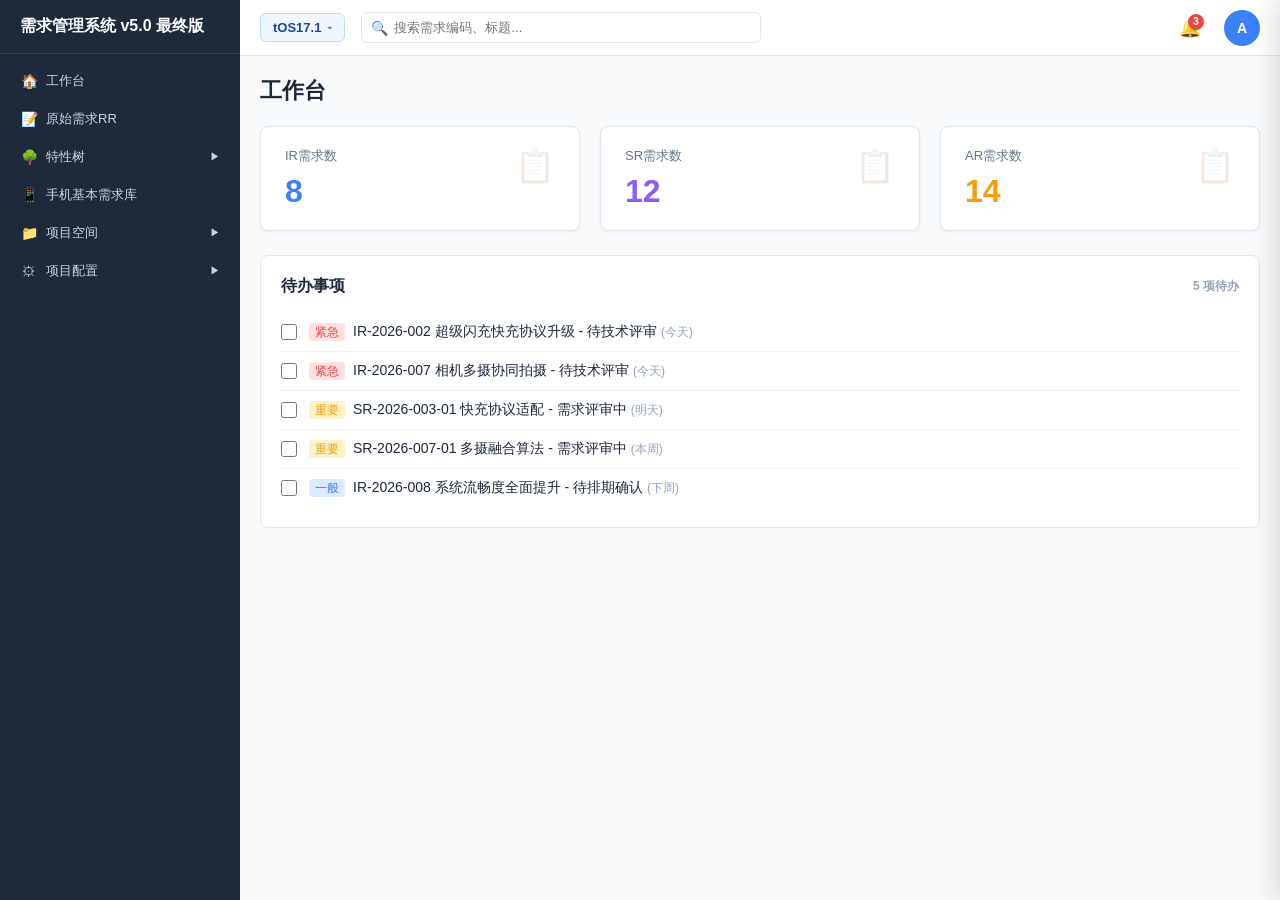
==== index.html @ 98ef4f60 "重构：拆分单文件为 index.html + style.css + script.js 多文件结构" ====
<!DOCTYPE html>
<html lang="zh-CN">
<head>
<meta charset="UTF-8">
<meta name="viewport" content="width=device-width, initial-scale=1.0">
<title>需求管理系统 v5.0 最终版</title>
<link rel="stylesheet" href="style.css">
</head>
<body>

<div id="app">
    <!-- 侧边栏 -->
    <div id="sidebar">
        <div class="sidebar-header">需求管理系统 v5.0 最终版</div>
        <div class="sidebar-nav" id="sidebarNav"></div>
    </div>

    <!-- 主区域 -->
    <div id="main">
        <!-- 顶部栏 -->
        <div id="topbar">
            <div class="project-selector" onclick="toggleProjectMenu()">
                <span>tOS17.1</span>
                <span class="arrow">&#9662;</span>
            </div>
            <div class="topbar-search">
                <span class="search-icon">&#128269;</span>
                <input type="text" placeholder="搜索需求编码、标题..." id="searchInput" oninput="handleSearch(this.value)">
            </div>
            <div class="topbar-right">
                <div class="topbar-btn" title="通知" onclick="alert('您有3条新通知')">
                    &#128276;
                    <span class="badge">3</span>
                </div>
                <div class="topbar-avatar" title="当前用户" onclick="alert('用户中心')">A</div>
            </div>
        </div>

        <!-- 内容区 -->
        <div id="content">
            <!-- 工作台 -->
            <div class="page active" id="page-dashboard">
                <div class="dashboard-title">工作台</div>
                <div class="stats-row">
                    <div class="stat-card ir" onclick="selectNav(null,'page-ir-list')">
                        <div class="stat-icon">&#128203;</div>
                        <div class="stat-label">IR需求数</div>
                        <div class="stat-value" id="stat-ir">8</div>
                    </div>
                    <div class="stat-card sr" onclick="selectNav(null,'page-sr-list')">
                        <div class="stat-icon">&#128203;</div>
                        <div class="stat-label">SR需求数</div>
                        <div class="stat-value" id="stat-sr">12</div>
                    </div>
                    <div class="stat-card ar" onclick="selectNav(null,'page-ar-list')">
                        <div class="stat-icon">&#128203;</div>
                        <div class="stat-label">AR需求数</div>
                        <div class="stat-value" id="stat-ar">14</div>
                    </div>
                </div>
                <div class="todo-section">
                    <div class="todo-title">
                        <span>待办事项</span>
                        <span class="text-sm text-muted" id="todoCount">5 项待办</span>
                    </div>
                    <div class="todo-list" id="todoList"></div>
                </div>
            </div>

            <!-- 原始需求RR -->
            <div class="page" id="page-rr-list">
                <div class="list-header"><div class="list-title">原始需求 RR</div></div>
                <div class="table-wrap">
                    <table class="data-table">
                        <thead><tr><th>需求编码</th><th>标题</th><th>来源</th><th>提交人</th><th>提交时间</th><th>状态</th><th>操作</th></tr></thead>
                        <tbody>
                            <tr><td>RR-2026-001</td><td>用户反馈夜间拍照效果差</td><td>客户反馈</td><td>客服系统</td><td>2026-01-08</td><td>已转化为IR</td><td><span class="link-title" onclick="selectNav(null,'page-ir-list')">查看IR</span></td></tr>
                            <tr><td>RR-2026-002</td><td>充电速度慢，需要更快充</td><td>客户反馈</td><td>客服系统</td><td>2026-01-15</td><td>已转化为IR</td><td><span class="link-title" onclick="selectNav(null,'page-ir-list')">查看IR</span></td></tr>
                            <tr><td>RR-2026-003</td><td>折叠屏铰链异响问题</td><td>客户反馈</td><td>售后系统</td><td>2026-01-10</td><td>已转化为IR</td><td><span class="link-title" onclick="selectNav(null,'page-ir-list')">查看IR</span></td></tr>
                            <tr><td>RR-2026-004</td><td>中东用户需要阿拉伯语语音助手</td><td>市场调研</td><td>市场部</td><td>2026-01-25</td><td>已转化为IR</td><td><span class="link-title" onclick="selectNav(null,'page-ir-list')">查看IR</span></td></tr>
                            <tr><td>RR-2026-005</td><td>游戏发热严重，帧率不稳定</td><td>客户反馈</td><td>客服系统</td><td>2026-01-03</td><td>已转化为IR</td><td><span class="link-title" onclick="selectNav(null,'page-ir-list')">查看IR</span></td></tr>
                            <tr><td>RR-2026-006</td><td>隐私数据安全合规要求</td><td>合规要求</td><td>法务部</td><td>2026-02-05</td><td>已转化为IR</td><td><span class="link-title" onclick="selectNav(null,'page-ir-list')">查看IR</span></td></tr>
                            <tr><td>RR-2026-007</td><td>多摄拍照体验提升需求</td><td>技术规划</td><td>影像部</td><td>2026-02-12</td><td>已转化为IR</td><td><span class="link-title" onclick="selectNav(null,'page-ir-list')">查看IR</span></td></tr>
                            <tr><td>RR-2026-008</td><td>系统卡顿，动画不流畅</td><td>客户反馈</td><td>客服系统</td><td>2026-02-28</td><td>已转化为IR</td><td><span class="link-title" onclick="selectNav(null,'page-ir-list')">查看IR</span></td></tr>
                            <tr><td>RR-2026-009</td><td>需支持NFC门禁卡模拟功能</td><td>产品规划</td><td>产品部</td><td>2026-03-01</td><td>待评审</td><td><span class="text-muted">-</span></td></tr>
                            <tr><td>RR-2026-010</td><td>屏幕刷新率自适应需求</td><td>技术规划</td><td>显示部</td><td>2026-03-05</td><td>待评审</td><td><span class="text-muted">-</span></td></tr>
                        </tbody>
                    </table>
                </div>
            </div>

            <!-- IR列表 -->
            <div class="page" id="page-ir-list">
                <div class="list-header">
                    <div class="list-title">初始需求 IR</div>
                    <div class="list-toolbar" id="irToolbar">
                        <button class="toolbar-btn primary" onclick="alert('新建IR需求')">&#43; 新建</button>
                        <button class="toolbar-btn" onclick="alert('排序选项')">&#8597; 排序</button>
                        <button class="toolbar-btn" onclick="alert('筛选条件')">&#9776; 筛选</button>
                        <button class="toolbar-btn" onclick="alert('导入数据')">&#8682; 导入</button>
                        <button class="toolbar-btn" onclick="alert('导出数据')">&#8681; 导出</button>
                        <button class="toolbar-btn" onclick="alert('另存为视图')">&#128190; 另存为视图</button>
                        <div id="irBulkBar" class="bulk-bar">
                            <span class="bulk-count" id="irSelectedCount">已选 0 项</span>
                            <button class="toolbar-btn danger" onclick="bulkDelete('ir')">&#128465; 删除</button>
                            <button class="toolbar-btn warning" onclick="bulkLock('ir')">&#128274; 锁定</button>
                            <button class="toolbar-btn" onclick="bulkUnlock('ir')">&#128275; 解锁</button>
                            <button class="toolbar-btn success" onclick="bulkBaseline('ir')">&#128230; 生成基线</button>
                        </div>
                    </div>
                </div>
                <div class="table-wrap">
                    <table class="data-table" id="irTable"></table>
                </div>
            </div>

            <!-- SR列表 -->
            <div class="page" id="page-sr-list">
                <div class="list-header">
                    <div class="list-title">系统需求 SR</div>
                    <div class="list-toolbar" id="srToolbar">
                        <button class="toolbar-btn primary" onclick="alert('新建SR需求')">&#43; 新建</button>
                        <button class="toolbar-btn" onclick="alert('排序选项')">&#8597; 排序</button>
                        <button class="toolbar-btn" onclick="alert('筛选条件')">&#9776; 筛选</button>
                        <button class="toolbar-btn" onclick="alert('导入数据')">&#8682; 导入</button>
                        <button class="toolbar-btn" onclick="alert('导出数据')">&#8681; 导出</button>
                        <button class="toolbar-btn" onclick="alert('另存为视图')">&#128190; 另存为视图</button>
                        <div id="srBulkBar" class="bulk-bar">
                            <span class="bulk-count" id="srSelectedCount">已选 0 项</span>
                            <button class="toolbar-btn danger" onclick="bulkDelete('sr')">&#128465; 删除</button>
                            <button class="toolbar-btn warning" onclick="bulkLock('sr')">&#128274; 锁定</button>
                            <button class="toolbar-btn" onclick="bulkUnlock('sr')">&#128275; 解锁</button>
                            <button class="toolbar-btn success" onclick="bulkBaseline('sr')">&#128230; 生成基线</button>
                        </div>
                    </div>
                </div>
                <div class="table-wrap">
                    <table class="data-table" id="srTable"></table>
                </div>
            </div>

            <!-- 手机基本需求库 -->
            <div class="page" id="page-phone-lib">
                <div class="list-header"><div class="list-title">手机基本需求库</div></div>
                <div class="empty-state">手机基本需求库 - 共收录 256 条基础需求，按品类分类管理</div>
                <div class="table-wrap">
                    <table class="data-table">
                        <thead><tr><th>需求编码</th><th>标题</th><th>品类</th><th>来源</th><th>更新时间</th></tr></thead>
                        <tbody>
                            <tr><td>BL-001</td><td>蓝牙5.3支持</td><td>通信</td><td>技术规划</td><td>2026-08-15</td></tr>
                            <tr><td>BL-002</td><td>WiFi6E支持</td><td>通信</td><td>技术规划</td><td>2026-08-20</td></tr>
                            <tr><td>BL-003</td><td>NFC门禁卡模拟</td><td>通信</td><td>客户需求</td><td>2026-08-22</td></tr>
                            <tr><td>BL-004</td><td>屏幕刷新率120Hz</td><td>显示</td><td>产品规划</td><td>2026-08-25</td></tr>
                            <tr><td>BL-005</td><td>超声波指纹解锁</td><td>安全</td><td>技术规划</td><td>2026-08-28</td></tr>
                        </tbody>
                    </table>
                </div>
            </div>

            <!-- 特性树页面 -->
            <div class="page" id="page-tree-full">
                <div class="list-header"><div class="list-title">整机特性树</div></div>
                <div class="empty-state">整机特性树视图 - 展示全品类特性的树形结构</div>
            </div>
            <div class="page" id="page-tree-all">
                <div class="list-header"><div class="list-title">全集特性树</div></div>
                <div class="empty-state">全集特性树视图 - 展示所有特性的树形结构</div>
            </div>
            <div class="page" id="page-tree-tos">
                <div class="list-header"><div class="list-title">tOS版本特性树</div></div>
                <div class="empty-state">tOS版本特性树视图 - 展示当前tOS版本的特性树形结构</div>
            </div>

            <!-- 项目空间其他页面 -->
            <div class="page" id="page-ar-list">
                <div class="list-header"><div class="list-title">分配需求 AR</div></div>
                <div class="table-wrap">
                    <table class="data-table" id="arTable"></table>
                </div>
            </div>
            <div class="page" id="page-version-mgmt">
                <div class="list-header"><div class="list-title">版本管理</div></div>
                <div class="empty-state">版本管理 - 管理需求基线版本</div>
            </div>
            <div class="page" id="page-baseline-mgmt">
                <div class="list-header"><div class="list-title">基线管理</div></div>
                <div class="baseline-info">
                    <div class="baseline-info-card">
                        <div class="baseline-info-label">基线总数</div>
                        <div class="baseline-info-value" id="baselineCount">0</div>
                    </div>
                </div>
                <div class="table-wrap">
                    <table class="data-table" id="baselineTable"></table>
                </div>
            </div>
            <div class="page" id="page-test-mgmt">
                <div class="list-header"><div class="list-title">测试管理</div></div>
                <div class="empty-state">测试管理 - 需求测试计划与执行</div>
            </div>
            <div class="page" id="page-change-mgmt">
                <div class="list-header"><div class="list-title">变更管理</div></div>
                <div class="empty-state">变更管理 - 需求变更流程管理</div>
            </div>

            <!-- 项目配置页面 -->
            <div class="page" id="page-config-basic">
                <div class="list-header"><div class="list-title">基本信息</div></div>
                <div class="detail-section">
                    <div class="detail-section-title">项目基本信息</div>
                    <div class="detail-grid">
                        <div class="detail-field"><div class="detail-label">项目名称</div><div class="detail-value">tOS17.1</div></div>
                        <div class="detail-field"><div class="detail-label">项目编码</div><div class="detail-value">PRJ-2026-17</div></div>
                        <div class="detail-field"><div class="detail-label">项目类型</div><div class="detail-value">手机操作系统</div></div>
                        <div class="detail-field"><div class="detail-label">项目状态</div><div class="detail-value">进行中</div></div>
                        <div class="detail-field"><div class="detail-label">开始日期</div><div class="detail-value">2026-01-15</div></div>
                        <div class="detail-field"><div class="detail-label">计划完成</div><div class="detail-value">2026-12-30</div></div>
                        <div class="detail-field"><div class="detail-label">项目经理</div><div class="detail-value">张明</div></div>
                        <div class="detail-field"><div class="detail-label">系统架构师</div><div class="detail-value">李华</div></div>
                    </div>
                </div>
            </div>
            <div class="page" id="page-config-app">
                <div class="list-header"><div class="list-title">应用管理</div></div>
                <div class="empty-state">应用管理 - 管理项目包含的应用模块</div>
            </div>
            <div class="page" id="page-config-team">
                <div class="list-header"><div class="list-title">团队角色</div></div>
                <div class="empty-state">团队角色 - 管理项目团队成员和角色权限</div>
            </div>
        </div>
    </div>
</div>

<!-- 抽屉遮罩 -->
<div class="drawer-mask" id="drawerMask" onclick="closeDrawer()"></div>
<!-- 抽屉 -->
<div class="drawer" id="drawer">
    <div class="drawer-header">
        <div class="drawer-title" id="drawerTitle">详情</div>
        <div class="drawer-edit-bar" id="drawerEditBar" style="display:none;"></div>
        <button class="drawer-close" onclick="closeDrawer()">&times;</button>
    </div>
    <div class="drawer-tabs-l1" id="drawerTabsL1"></div>
    <div class="drawer-tabs-l2" id="drawerTabsL2" style="display:none;"></div>
    <div class="drawer-body" id="drawerBody"></div>
</div>

<!-- 锁定弹窗 -->
<div class="modal-overlay" id="lockModal" onclick="closeModal('lockModal')">
    <div class="modal-dialog" onclick="event.stopPropagation()">
        <div class="modal-header">
            <div class="modal-title" id="lockModalTitle">选择锁定类型</div>
            <button class="modal-close" onclick="closeModal('lockModal')">&times;</button>
        </div>
        <div class="modal-body" id="lockModalBody"></div>
        <div class="modal-footer">
            <button class="toolbar-btn" onclick="closeModal('lockModal')">取消</button>
            <button class="toolbar-btn primary" onclick="confirmLock()">确认锁定</button>
        </div>
    </div>
</div>

<!-- 基线弹窗 -->
<div class="modal-overlay" id="baselineModal" onclick="closeModal('baselineModal')">
    <div class="modal-dialog" onclick="event.stopPropagation()">
        <div class="modal-header">
            <div class="modal-title">生成基线</div>
            <button class="modal-close" onclick="closeModal('baselineModal')">&times;</button>
        </div>
        <div class="modal-body" id="baselineModalBody"></div>
        <div class="modal-footer">
            <button class="toolbar-btn" onclick="closeModal('baselineModal')">取消</button>
            <button class="toolbar-btn primary" onclick="confirmBaseline()">确认生成</button>
        </div>
    </div>
</div>

<!-- 基线详情弹窗 -->
<div class="modal-overlay" id="baselineDetailModal" onclick="closeModal('baselineDetailModal')">
    <div class="modal-dialog" style="max-width:900px;" onclick="event.stopPropagation()">
        <div class="modal-header">
            <div class="modal-title">基线详情</div>
            <button class="modal-close" onclick="closeModal('baselineDetailModal')">&times;</button>
        </div>
        <div class="modal-body" id="baselineDetailBody"></div>
        <div class="modal-footer">
            <button class="toolbar-btn" onclick="closeModal('baselineDetailModal')">关闭</button>
        </div>
    </div>
</div>
<script src="script.js"></script>
</body>
</html>
---- style.css ----
/* ========== 全局重置 ========== */
*{margin:0;padding:0;box-sizing:border-box;}
html,body{height:100%;overflow:hidden;}
body{font-family:'Segoe UI','Microsoft YaHei',sans-serif;font-size:14px;color:#1e293b;background:#f8fafc;}
a{text-decoration:none;color:inherit;}
ul,li{list-style:none;}

/* ========== 布局 ========== */
#app{display:flex;height:100vh;}

/* ========== 侧边栏 ========== */
#sidebar{width:240px;background:#1e293b;color:#cbd5e1;display:flex;flex-direction:column;flex-shrink:0;overflow-y:auto;}
.sidebar-header{padding:16px 20px;font-size:16px;font-weight:bold;color:#fff;border-bottom:1px solid #334155;white-space:nowrap;}
.sidebar-nav{flex:1;padding:8px 0;overflow-y:auto;}
.nav-item{cursor:pointer;}
.nav-group-title{padding:8px 20px;font-size:12px;color:#64748b;text-transform:uppercase;letter-spacing:1px;margin-top:4px;}
.nav-link{display:flex;align-items:center;padding:10px 20px;cursor:pointer;color:#cbd5e1;transition:background .15s;font-size:13px;}
.nav-link:hover{background:#334155;color:#fff;}
.nav-link.active{background:#3b82f6;color:#fff;}
.nav-link .nav-icon{width:18px;height:18px;display:inline-flex;align-items:center;justify-content:center;margin-right:8px;font-size:14px;}
.nav-link .nav-arrow{margin-left:auto;font-size:10px;transition:transform .2s;}
.nav-link.expanded .nav-arrow{transform:rotate(90deg);}
.nav-children{overflow:hidden;max-height:0;transition:max-height .2s ease;}
.nav-children.open{max-height:500px;}
.nav-child-link{display:block;padding:8px 20px 8px 48px;cursor:pointer;color:#94a3b8;font-size:12px;transition:all .15s;}
.nav-child-link:hover{color:#fff;background:#334155;}
.nav-child-link.active{color:#3b82f6;background:#0f172a;border-left:3px solid #3b82f6;padding-left:45px;}

/* ========== 主区域 ========== */
#main{flex:1;display:flex;flex-direction:column;overflow:hidden;}

/* ========== 顶部栏 ========== */
#topbar{height:56px;background:#fff;border-bottom:1px solid #e2e8f0;display:flex;align-items:center;padding:0 20px;gap:16px;flex-shrink:0;}
.project-selector{display:flex;align-items:center;gap:6px;background:#eff6fe;border:1px solid #bfdbfe;border-radius:6px;padding:6px 12px;cursor:pointer;font-size:13px;font-weight:600;color:#1e40af;}
.project-selector:hover{background:#dbeafe;}
.project-selector .arrow{font-size:10px;color:#3b82f6;}
.topbar-search{flex:1;max-width:400px;position:relative;}
.topbar-search input{width:100%;padding:7px 12px 7px 32px;border:1px solid #e2e8f0;border-radius:6px;font-size:13px;outline:none;}
.topbar-search input:focus{border-color:#3b82f6;}
.topbar-search .search-icon{position:absolute;left:10px;top:50%;transform:translateY(-50%);color:#94a3b8;font-size:14px;}
.topbar-right{margin-left:auto;display:flex;align-items:center;gap:16px;}
.topbar-btn{width:36px;height:36px;border-radius:6px;display:flex;align-items:center;justify-content:center;cursor:pointer;color:#64748b;font-size:18px;position:relative;}
.topbar-btn:hover{background:#f1f5f9;}
.topbar-btn .badge{position:absolute;top:4px;right:4px;background:#ef4444;color:#fff;font-size:10px;border-radius:50%;width:16px;height:16px;display:flex;align-items:center;justify-content:center;}
.topbar-avatar{width:36px;height:36px;border-radius:50%;background:#3b82f6;color:#fff;display:flex;align-items:center;justify-content:center;font-size:14px;font-weight:bold;cursor:pointer;}

/* ========== 内容区 ========== */
#content{flex:1;overflow-y:auto;padding:20px;background:#f8fafc;}

/* ========== 页面切换 ========== */
.page{display:none;}
.page.active{display:block;}

/* ========== 工作台 ========== */
.dashboard-title{font-size:22px;font-weight:bold;color:#1e293b;margin-bottom:20px;}
.stats-row{display:flex;gap:20px;margin-bottom:24px;flex-wrap:wrap;}
.stat-card{background:#fff;border:1px solid #e2e8f0;border-radius:8px;padding:20px 24px;flex:1;min-width:200px;box-shadow:0 1px 3px rgba(0,0,0,0.05);transition:transform .15s,box-shadow .15s;}
.stat-card:hover{transform:translateY(-2px);box-shadow:0 4px 12px rgba(0,0,0,0.1);}
.stat-card .stat-label{font-size:13px;color:#64748b;margin-bottom:8px;}
.stat-card .stat-value{font-size:32px;font-weight:bold;color:#1e293b;}
.stat-card.ir .stat-value{color:#3b82f6;}
.stat-card.sr .stat-value{color:#8b5cf6;}
.stat-card.ar .stat-value{color:#f59e0b;}
.stat-card .stat-icon{float:right;font-size:32px;opacity:0.15;}
.todo-section{background:#fff;border:1px solid #e2e8f0;border-radius:8px;padding:20px;}
.todo-title{font-size:16px;font-weight:bold;margin-bottom:16px;display:flex;align-items:center;justify-content:space-between;}
.todo-list .todo-item{display:flex;align-items:center;padding:10px 0;border-bottom:1px solid #f1f5f9;}
.todo-item:last-child{border-bottom:none;}
.todo-checkbox{width:16px;height:16px;margin-right:12px;cursor:pointer;}
.todo-content{flex:1;}
.todo-priority{font-size:12px;padding:2px 6px;border-radius:4px;margin-right:8px;}
.todo-priority.high{background:#fee2e2;color:#ef4444;}
.todo-priority.medium{background:#fef3c7;color:#f59e0b;}
.todo-priority.low{background:#dbeafe;color:#3b82f6;}

/* ========== 列表页面 ========== */
.list-header{display:flex;align-items:center;justify-content:space-between;margin-bottom:16px;}
.list-title{font-size:18px;font-weight:bold;}
.list-toolbar{display:flex;gap:8px;flex-wrap:wrap;align-items:center;}
.toolbar-btn{padding:7px 14px;border:1px solid #e2e8f0;border-radius:6px;background:#fff;cursor:pointer;font-size:13px;color:#475569;display:inline-flex;align-items:center;gap:4px;transition:all .15s;}
.toolbar-btn:hover{background:#f8fafc;border-color:#cbd5e1;}
.toolbar-btn.primary{background:#3b82f6;color:#fff;border-color:#3b82f6;}
.toolbar-btn.primary:hover{background:#2563eb;}
.toolbar-btn.danger{color:#ef4444;border-color:#fecaca;}
.toolbar-btn.danger:hover{background:#fef2f2;}
.toolbar-btn.warning{color:#f59e0b;border-color:#fde68a;}
.toolbar-btn.warning:hover{background:#fffbeb;}
.toolbar-btn.success{color:#16a34a;border-color:#bbf7d0;}
.toolbar-btn.success:hover{background:#f0fdf4;}
.bulk-bar{display:none;align-items:center;gap:8px;padding:8px 12px;background:#eff6ff;border:1px solid #bfdbfe;border-radius:6px;margin-bottom:12px;}
.bulk-bar.show{display:flex;}
.bulk-bar .bulk-count{font-size:13px;color:#1e40af;font-weight:600;}

/* ========== 表格 ========== */
.table-wrap{background:#fff;border:1px solid #e2e8f0;border-radius:8px;overflow:hidden;}
.data-table{width:100%;border-collapse:collapse;font-size:13px;}
.data-table thead th{background:#f8fafc;padding:10px 8px;text-align:left;font-weight:600;color:#475569;border-bottom:2px solid #e2e8f0;white-space:nowrap;position:sticky;top:0;z-index:5;}
.data-table tbody td{padding:8px 8px;border-bottom:1px solid #f1f5f9;vertical-align:middle;}
.data-table tbody tr:hover{background:#f8fafc;}
.data-table .col-cb{width:36px;text-align:center;}
.data-table .col-expand{width:36px;text-align:center;}
.data-table .col-action{width:80px;text-align:center;}
.expand-btn{cursor:pointer;color:#94a3b8;font-size:12px;user-select:none;display:inline-block;width:16px;text-align:center;}
.expand-btn:hover{color:#3b82f6;}
.link-title{color:#3b82f6;cursor:pointer;}
.link-title:hover{text-decoration:underline;}
.child-row{display:none;background:#f8fafc;}
.child-row.open{display:table-row;}
.grandchild-row{display:none;background:#f0f4f8;}
.grandchild-row.open{display:table-row;}
.indent-1{padding-left:20px !important;}
.indent-2{padding-left:40px !important;}
.cell-badge-wrap{display:flex;flex-wrap:wrap;gap:3px;}

/* ========== Badge ========== */
.badge{display:inline-block;padding:2px 8px;border-radius:4px;font-size:11px;font-weight:600;line-height:1.4;}
.badge-level-S{background:#fee2e2;color:#ef4444;}
.badge-level-A{background:#fef3c7;color:#f59e0b;}
.badge-level-B{background:#dbeafe;color:#3b82f6;}
.badge-level-C{background:#f1f5f9;color:#64748b;}
.badge-status-dev{background:#dbeafe;color:#3b82f6;}
.badge-status-review{background:#fef3c7;color:#f59e0b;}
.badge-status-accepted{background:#dcfce7;color:#16a34a;}
.badge-status-planned{background:#f1f5f9;color:#64748b;}
.badge-status-pending{background:#f1f5f9;color:#94a3b8;}
.badge-domain{background:#ede9fe;color:#7c3aed;}
.badge-version{background:#e0f2fe;color:#0369a1;font-size:10px;}
.badge-version.Go{background:#fef3c7;color:#92400e;}
.badge-version.Slim{background:#fce7f3;color:#be185d;}
.badge-version.Full{background:#dbeafe;color:#1e40af;}
.badge-priority{padding:2px 6px;border-radius:4px;font-size:11px;font-weight:600;}
.badge-priority-P0{background:#fee2e2;color:#ef4444;}
.badge-priority-P1{background:#fef3c7;color:#f59e0b;}
.badge-priority-P2{background:#dbeafe;color:#3b82f6;}
.badge-priority-P3{background:#f1f5f9;color:#64748b;}
.badge-pill{display:inline-block;padding:2px 8px;border-radius:12px;font-size:11px;background:#f1f5f9;color:#475569;}

/* ========== 抽屉 ========== */
.drawer-mask{position:fixed;top:0;left:0;right:0;bottom:0;background:rgba(0,0,0,0.4);z-index:100;display:none;opacity:0;transition:opacity .2s;}
.drawer-mask.show{display:block;opacity:1;}
.drawer{position:fixed;top:0;right:0;width:640px;height:100vh;background:#fff;z-index:101;transform:translateX(100%);transition:transform .3s ease;display:flex;flex-direction:column;box-shadow:-4px 0 24px rgba(0,0,0,0.15);}
.drawer.show{transform:translateX(0);}
.drawer-header{padding:16px 20px;border-bottom:1px solid #e2e8f0;display:flex;align-items:center;justify-content:space-between;flex-shrink:0;}
.drawer-title{font-size:16px;font-weight:bold;color:#1e293b;}
.drawer-close{width:32px;height:32px;border:none;background:none;cursor:pointer;font-size:20px;color:#64748b;border-radius:6px;display:flex;align-items:center;justify-content:center;}
.drawer-close:hover{background:#f1f5f9;color:#ef4444;}
.drawer-tabs-l1{display:flex;gap:0;border-bottom:1px solid #e2e8f0;padding:0 20px;flex-shrink:0;overflow-x:auto;}
.tab-l1{padding:10px 14px;cursor:pointer;font-size:13px;color:#64748b;border-bottom:2px solid transparent;white-space:nowrap;transition:all .15s;}
.tab-l1:hover{color:#3b82f6;}
.tab-l1.active{color:#3b82f6;border-bottom-color:#3b82f6;font-weight:600;}
.drawer-tabs-l2{display:flex;gap:0;padding:0 20px;background:#f8fafc;border-bottom:1px solid #e2e8f0;flex-shrink:0;}
.tab-l2{padding:8px 14px;cursor:pointer;font-size:12px;color:#64748b;border-bottom:2px solid transparent;white-space:nowrap;transition:all .15s;}
.tab-l2:hover{color:#3b82f6;}
.tab-l2.active{color:#3b82f6;border-bottom-color:#3b82f6;font-weight:600;}
.drawer-body{flex:1;overflow-y:auto;padding:20px;}
.tab-content{display:none;}
.tab-content.active{display:block;}

/* ========== 详情区块 ========== */
.detail-section{margin-bottom:24px;}
.detail-section-title{font-size:14px;font-weight:bold;color:#1e293b;margin-bottom:12px;padding-bottom:6px;border-bottom:1px solid #e2e8f0;}
.detail-grid{display:grid;grid-template-columns:1fr 1fr;gap:8px 16px;}
.detail-grid.three-col{grid-template-columns:1fr 1fr 1fr;}
.detail-field{display:flex;flex-direction:column;}
.detail-label{font-size:12px;color:#94a3b8;margin-bottom:2px;}
.detail-value{font-size:13px;color:#1e293b;word-break:break-all;}
.detail-value.muted{color:#64748b;}
.detail-full{grid-column:1/-1;}
.detail-textarea{background:#f8fafc;border:1px solid #e2e8f0;border-radius:6px;padding:10px;font-size:13px;color:#475569;min-height:60px;line-height:1.5;}

/* ========== 评论 ========== */
.comment-item{padding:12px 0;border-bottom:1px solid #f1f5f9;}
.comment-header{display:flex;align-items:center;gap:8px;margin-bottom:6px;}
.comment-avatar{width:28px;height:28px;border-radius:50%;background:#3b82f6;color:#fff;display:flex;align-items:center;justify-content:center;font-size:11px;font-weight:bold;}
.comment-author{font-size:13px;font-weight:600;color:#1e293b;}
.comment-time{font-size:11px;color:#94a3b8;}
.comment-body{font-size:13px;color:#475569;padding-left:36px;}

/* ========== 操作日志 ========== */
.log-item{display:flex;gap:8px;padding:8px 0;border-bottom:1px solid #f1f5f9;font-size:12px;}
.log-time{color:#94a3b8;white-space:nowrap;min-width:120px;}
.log-text{color:#475569;}

/* ========== 空状态 ========== */
.empty-state{text-align:center;padding:40px;color:#94a3b8;font-size:14px;}

/* ========== 通用 ========== */
.text-muted{color:#94a3b8;}
.text-sm{font-size:12px;}
.mt-2{margin-top:8px;}
.mt-4{margin-top:16px;}
.mb-2{margin-bottom:8px;}
.mb-4{margin-bottom:16px;}

/* ========== 滚动条 ========== */
::-webkit-scrollbar{width:8px;height:8px;}
::-webkit-scrollbar-track{background:#f1f5f9;}
::-webkit-scrollbar-thumb{background:#cbd5e1;border-radius:4px;}
::-webkit-scrollbar-thumb:hover{background:#94a3b8;}

/* ========== 弹窗 ========== */
.modal-overlay{position:fixed;top:0;left:0;right:0;bottom:0;background:rgba(0,0,0,0.5);z-index:200;display:none;align-items:center;justify-content:center;}
.modal-overlay.show{display:flex;}
.modal-dialog{background:#fff;border-radius:10px;box-shadow:0 20px 60px rgba(0,0,0,0.2);min-width:420px;max-width:500px;max-height:80vh;overflow-y:auto;}
.modal-header{padding:16px 20px;border-bottom:1px solid #e2e8f0;display:flex;align-items:center;justify-content:space-between;}
.modal-title{font-size:16px;font-weight:bold;color:#1e293b;}
.modal-close{width:28px;height:28px;border:none;background:none;cursor:pointer;font-size:18px;color:#64748b;border-radius:4px;display:flex;align-items:center;justify-content:center;}
.modal-close:hover{background:#f1f5f9;color:#ef4444;}
.modal-body{padding:20px;}
.modal-footer{padding:12px 20px;border-top:1px solid #e2e8f0;display:flex;justify-content:flex-end;gap:8px;}
.lock-option-group{display:flex;flex-direction:column;gap:10px;}
.lock-option{display:flex;align-items:center;gap:10px;padding:12px 14px;border:2px solid #e2e8f0;border-radius:8px;cursor:pointer;transition:all .15s;}
.lock-option:hover{border-color:#93c5fd;background:#eff6fe;}
.lock-option.selected{border-color:#3b82f6;background:#eff6fe;}
.lock-option input{margin:0;}
.lock-option-label{font-size:14px;font-weight:600;color:#1e293b;}

/* ========== 可编辑字段 ========== */
.edit-input{width:100%;padding:6px 8px;border:1px solid #e2e8f0;border-radius:4px;font-size:13px;color:#1e293b;background:#fff;outline:none;}
.edit-input:focus{border-color:#3b82f6;box-shadow:0 0 0 2px rgba(59,130,246,0.1);}
.edit-textarea{width:100%;padding:8px;border:1px solid #e2e8f0;border-radius:4px;font-size:13px;color:#1e293b;background:#fff;outline:none;min-height:60px;resize:vertical;line-height:1.5;}
.edit-textarea:focus{border-color:#3b82f6;box-shadow:0 0 0 2px rgba(59,130,246,0.1);}
.detail-value.locked{background:#f8fafc;padding:6px 8px;border-radius:4px;color:#64748b;}
.detail-textarea.locked{background:#f8fafc;padding:8px;border-radius:4px;color:#64748b;}
.edit-select{width:100%;padding:6px 8px;border:1px solid #e2e8f0;border-radius:4px;font-size:13px;color:#1e293b;background:#fff;outline:none;cursor:pointer;}
.edit-select:focus{border-color:#3b82f6;box-shadow:0 0 0 2px rgba(59,130,246,0.1);}
.drawer-edit-bar{display:flex;gap:8px;align-items:center;}
.drawer-edit-bar .toolbar-btn{padding:4px 14px;font-size:13px;}
.drawer-edit-bar .toolbar-btn.primary{background:#3b82f6;color:#fff;border-color:#3b82f6;}
.drawer-edit-bar .toolbar-btn.primary:hover{background:#2563eb;}

/* ========== 锁定图标 ========== */
.lock-icon{display:inline-flex;align-items:center;justify-content:center;margin-right:6px;font-size:16px;vertical-align:middle;}
.lock-hint{display:inline-block;margin-left:8px;padding:2px 8px;border-radius:4px;font-size:11px;font-weight:600;background:#fef3c7;color:#f59e0b;}

/* ========== 多选品类 ========== */
.category-checkbox-group{display:flex;gap:12px;flex-wrap:wrap;padding:6px 0;}
.category-checkbox-item{display:flex;align-items:center;gap:4px;}
.category-checkbox-item input{margin:0;}
.category-checkbox-item label{font-size:13px;color:#1e293b;cursor:pointer;}

/* ========== 基线管理 ========== */
.baseline-info{display:flex;gap:16px;margin-bottom:16px;flex-wrap:wrap;}
.baseline-info-card{background:#fff;border:1px solid #e2e8f0;border-radius:8px;padding:12px 16px;min-width:120px;}
.baseline-info-label{font-size:12px;color:#94a3b8;margin-bottom:4px;}
.baseline-info-value{font-size:18px;font-weight:bold;color:#1e293b;}

/* ========== 版本号输入 ========== */
.version-input{width:100%;padding:8px 12px;border:1px solid #e2e8f0;border-radius:6px;font-size:14px;outline:none;}
.version-input:focus{border-color:#3b82f6;box-shadow:0 0 0 2px rgba(59,130,246,0.1);}
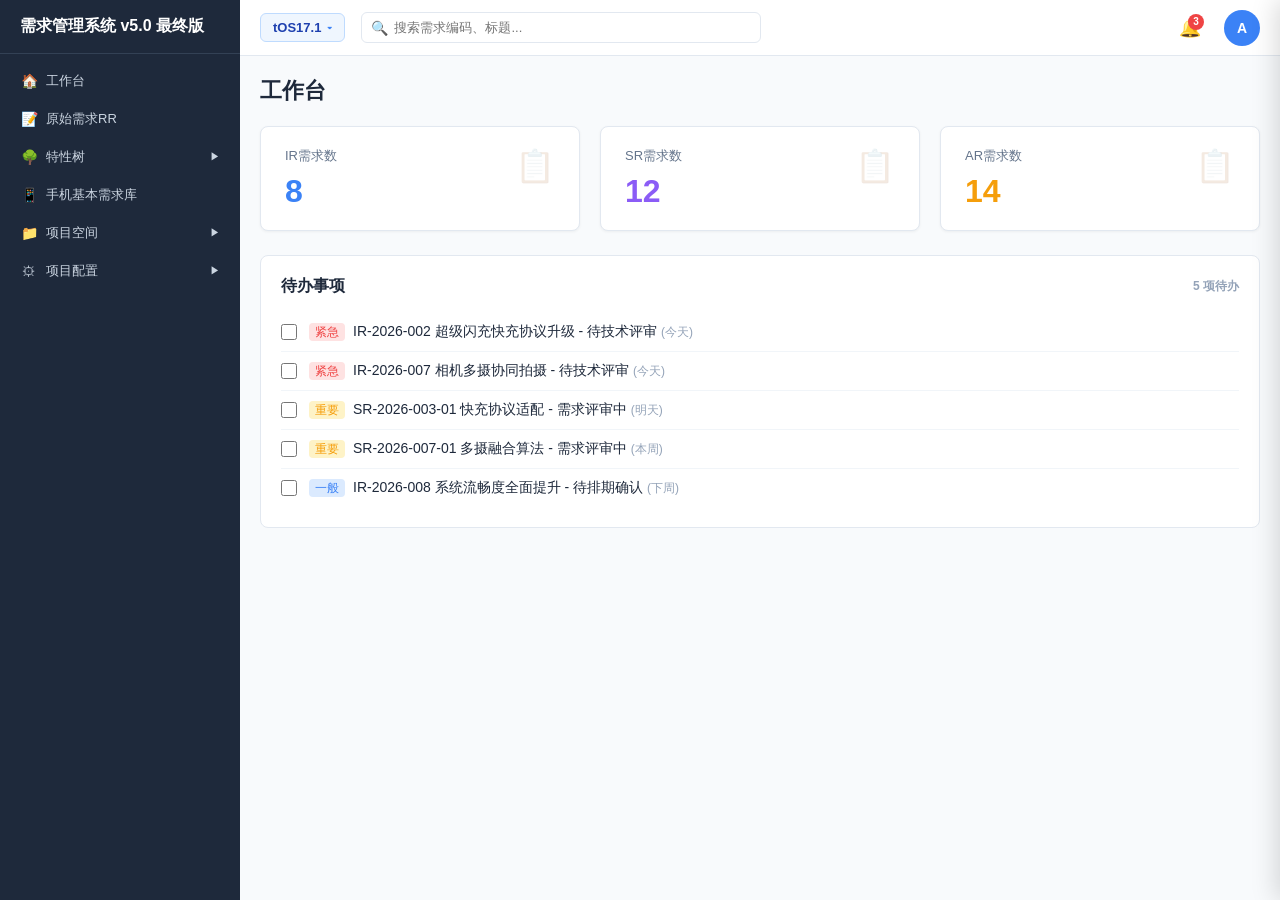
==== commit 136b9548: "feat: 实现变更管理全链路功能（页面设计+电子流+管理空间）" ====
--- a/index.html
+++ b/index.html
@@ -199,8 +199,17 @@
                 <div class="empty-state">测试管理 - 需求测试计划与执行</div>
             </div>
             <div class="page" id="page-change-mgmt">
-                <div class="list-header"><div class="list-title">变更管理</div></div>
-                <div class="empty-state">变更管理 - 需求变更流程管理</div>
+                <div class="list-header">
+                    <div class="list-title">变更管理空间</div>
+                    <div class="list-toolbar">
+                        <button class="toolbar-btn primary" onclick="openChangeCreate()">&#43; 发起变更</button>
+                        <button class="toolbar-btn" onclick="alert('筛选条件')">&#9776; 筛选</button>
+                        <button class="toolbar-btn" onclick="alert('导出数据')">&#8681; 导出</button>
+                    </div>
+                </div>
+                <div class="table-wrap">
+                    <table class="data-table" id="changeTable"></table>
+                </div>
             </div>
 
             <!-- 项目配置页面 -->
@@ -289,6 +298,76 @@
         </div>
     </div>
 </div>
+
+<!-- 变更创建弹窗 -->
+<div class="modal-overlay" id="changeCreateModal" onclick="closeModal('changeCreateModal')">
+    <div class="modal-dialog change-modal-dialog" onclick="event.stopPropagation()">
+        <div class="modal-header">
+            <div class="modal-title">发起变更</div>
+            <button class="modal-close" onclick="closeModal('changeCreateModal')">&times;</button>
+        </div>
+        <div class="modal-body" id="changeCreateBody"></div>
+        <div class="modal-footer">
+            <button class="toolbar-btn" onclick="closeModal('changeCreateModal')">取消</button>
+            <button class="toolbar-btn primary" onclick="submitChange()">提交变更</button>
+        </div>
+    </div>
+</div>
+
+<!-- 需求选择弹窗 -->
+<div class="modal-overlay" id="reqSelectModal" onclick="closeModal('reqSelectModal')">
+    <div class="modal-dialog req-select-dialog" onclick="event.stopPropagation()">
+        <div class="modal-header">
+            <div class="modal-title" id="reqSelectTitle">选择需求</div>
+            <button class="modal-close" onclick="closeModal('reqSelectModal')">&times;</button>
+        </div>
+        <div class="modal-body" id="reqSelectBody"></div>
+    </div>
+</div>
+
+<!-- 变更审批弹窗 -->
+<div class="modal-overlay" id="changeApprovalModal" onclick="closeModal('changeApprovalModal')">
+    <div class="modal-dialog change-modal-dialog" onclick="event.stopPropagation()">
+        <div class="modal-header">
+            <div class="modal-title">变更审批</div>
+            <button class="modal-close" onclick="closeModal('changeApprovalModal')">&times;</button>
+        </div>
+        <div class="modal-body" id="changeApprovalBody"></div>
+        <div class="modal-footer" id="changeApprovalFooter">
+            <button class="toolbar-btn" onclick="closeModal('changeApprovalModal')">关闭</button>
+        </div>
+    </div>
+</div>
+
+<!-- 变更详情弹窗 -->
+<div class="modal-overlay" id="changeDetailModal" onclick="closeModal('changeDetailModal')">
+    <div class="modal-dialog change-modal-dialog" onclick="event.stopPropagation()">
+        <div class="modal-header">
+            <div class="modal-title">变更详情</div>
+            <button class="modal-close" onclick="closeModal('changeDetailModal')">&times;</button>
+        </div>
+        <div class="modal-body" id="changeDetailBody"></div>
+        <div class="modal-footer">
+            <button class="toolbar-btn" onclick="closeModal('changeDetailModal')">关闭</button>
+        </div>
+    </div>
+</div>
+
+<!-- 转办弹窗 -->
+<div class="modal-overlay" id="transferModal" onclick="closeModal('transferModal')">
+    <div class="modal-dialog transfer-dialog" onclick="event.stopPropagation()">
+        <div class="modal-header">
+            <div class="modal-title">转办给</div>
+            <button class="modal-close" onclick="closeModal('transferModal')">&times;</button>
+        </div>
+        <div class="modal-body" id="transferBody"></div>
+        <div class="modal-footer">
+            <button class="toolbar-btn" onclick="closeModal('transferModal')">取消</button>
+            <button class="toolbar-btn primary" onclick="confirmTransfer()">确认转办</button>
+        </div>
+    </div>
+</div>
+
 <script src="script.js"></script>
 </body>
 </html>
--- a/style.css
+++ b/style.css
@@ -247,4 +247,82 @@
 
 /* ========== 版本号输入 ========== */
 .version-input{width:100%;padding:8px 12px;border:1px solid #e2e8f0;border-radius:6px;font-size:14px;outline:none;}
-.version-input:focus{border-color:#3b82f6;box-shadow:0 0 0 2px rgba(59,130,246,0.1);}+.version-input:focus{border-color:#3b82f6;box-shadow:0 0 0 2px rgba(59,130,246,0.1);}
+
+/* ========== 变更管理 ========== */
+.change-status-draft{background:#f1f5f9;color:#64748b;}
+.change-status-flow{background:#dbeafe;color:#3b82f6;}
+.change-status-done{background:#dcfce7;color:#16a34a;}
+.change-status-cancel{background:#fee2e2;color:#ef4444;}
+.change-type-badge{background:#ede9fe;color:#7c3aed;padding:2px 8px;border-radius:4px;font-size:11px;font-weight:600;}
+
+/* 变更创建弹窗 */
+.change-modal-dialog{max-width:900px;width:90%;max-height:85vh;overflow-y:auto;}
+.change-section{margin-bottom:20px;}
+.change-section-title{font-size:14px;font-weight:bold;color:#1e293b;margin-bottom:10px;padding-bottom:6px;border-bottom:1px solid #e2e8f0;display:flex;align-items:center;justify-content:space-between;}
+.change-objects-table{width:100%;border-collapse:collapse;font-size:12px;}
+.change-objects-table thead th{background:#f8fafc;padding:8px;text-align:left;font-weight:600;color:#475569;border-bottom:2px solid #e2e8f0;white-space:nowrap;}
+.change-objects-table tbody td{padding:8px;border-bottom:1px solid #f1f5f9;vertical-align:top;}
+.change-objects-table tbody tr:hover{background:#f8fafc;}
+.change-before-after{max-width:200px;max-height:80px;overflow-y:auto;word-break:break-all;background:#f8fafc;padding:4px 6px;border-radius:4px;font-size:11px;}
+.change-action-btn{padding:3px 8px;border:1px solid #e2e8f0;border-radius:4px;background:#fff;cursor:pointer;font-size:11px;color:#475569;margin-right:4px;}
+.change-action-btn:hover{background:#f8fafc;border-color:#cbd5e1;}
+.change-action-btn.danger{color:#ef4444;border-color:#fecaca;}
+.change-action-btn.danger:hover{background:#fef2f2;}
+.change-action-btn.primary{color:#3b82f6;border-color:#bfdbfe;}
+.change-action-btn.primary:hover{background:#eff6fe;}
+.change-object-row{cursor:pointer;}
+.change-object-row.collapsed .change-detail-rows{display:none;}
+.change-object-row .expand-indicator{font-size:10px;color:#94a3b8;user-select:none;display:inline-block;width:14px;text-align:center;}
+.change-field-select{padding:4px 6px;border:1px solid #e2e8f0;border-radius:4px;font-size:11px;background:#fff;outline:none;min-width:120px;}
+.change-before-input,.change-after-input{padding:4px 6px;border:1px solid #e2e8f0;border-radius:4px;font-size:11px;background:#fff;outline:none;width:100%;min-height:28px;}
+
+/* 变更信息表单 */
+.change-info-grid{display:grid;grid-template-columns:1fr 1fr;gap:8px 16px;}
+.change-info-grid.three-col{grid-template-columns:1fr 1fr 1fr;}
+.change-info-field{display:flex;flex-direction:column;}
+.change-info-label{font-size:12px;color:#94a3b8;margin-bottom:2px;}
+.change-info-label .required{color:#ef4444;}
+.change-info-value{font-size:13px;color:#1e293b;}
+.change-info-value input,.change-info-value select,.change-info-value textarea{width:100%;padding:6px 8px;border:1px solid #e2e8f0;border-radius:4px;font-size:13px;color:#1e293b;background:#fff;outline:none;}
+.change-info-value input:focus,.change-info-value select:focus,.change-info-value textarea:focus{border-color:#3b82f6;box-shadow:0 0 0 2px rgba(59,130,246,0.1);}
+.change-info-value textarea{min-height:50px;resize:vertical;line-height:1.5;}
+.change-info-value.auto{background:#f8fafc;padding:6px 8px;border-radius:4px;color:#64748b;}
+
+/* 审批流程 */
+.workflow-timeline{padding:12px 0;}
+.workflow-step{display:flex;gap:12px;align-items:flex-start;padding:8px 0;border-bottom:1px solid #f1f5f9;}
+.workflow-step:last-child{border-bottom:none;}
+.workflow-step-icon{width:28px;height:28px;border-radius:50%;display:flex;align-items:center;justify-content:center;font-size:12px;font-weight:bold;flex-shrink:0;}
+.workflow-step-icon.pending{background:#f1f5f9;color:#94a3b8;border:2px solid #e2e8f0;}
+.workflow-step-icon.approved{background:#dcfce7;color:#16a34a;border:2px solid #86efac;}
+.workflow-step-icon.rejected{background:#fee2e2;color:#ef4444;border:2px solid #fecaca;}
+.workflow-step-icon.current{background:#dbeafe;color:#3b82f6;border:2px solid #93c5fd;}
+.workflow-step-content{flex:1;}
+.workflow-step-role{font-size:13px;font-weight:600;color:#1e293b;}
+.workflow-step-approver{font-size:12px;color:#64748b;}
+.workflow-step-status{font-size:11px;margin-top:2px;}
+.workflow-step-comment{font-size:12px;color:#475569;margin-top:4px;padding:6px 8px;background:#f8fafc;border-radius:4px;}
+
+/* 审批操作 */
+.approval-actions{display:flex;gap:8px;margin-top:12px;}
+.approval-textarea{width:100%;padding:8px;border:1px solid #e2e8f0;border-radius:6px;font-size:13px;min-height:60px;resize:vertical;outline:none;line-height:1.5;}
+.approval-textarea:focus{border-color:#3b82f6;box-shadow:0 0 0 2px rgba(59,130,246,0.1);}
+
+/* 需求选择弹窗 */
+.req-select-dialog{max-width:700px;width:90%;max-height:70vh;overflow-y:auto;}
+.req-select-table{width:100%;border-collapse:collapse;font-size:12px;}
+.req-select-table thead th{background:#f8fafc;padding:8px;text-align:left;font-weight:600;border-bottom:2px solid #e2e8f0;}
+.req-select-table tbody td{padding:8px;border-bottom:1px solid #f1f5f9;}
+.req-select-table tbody tr{cursor:pointer;}
+.req-select-table tbody tr:hover{background:#eff6fe;}
+
+/* 变更详情 */
+.change-detail-section{margin-bottom:16px;}
+.change-detail-grid{display:grid;grid-template-columns:1fr 1fr 1fr;gap:6px 16px;}
+.change-detail-item{display:flex;flex-direction:column;}
+.change-detail-item-label{font-size:11px;color:#94a3b8;}
+.change-detail-item-value{font-size:13px;color:#1e293b;word-break:break-all;}
+
+/* 转办弹窗 */
+.transfer-dialog{max-width:400px;}
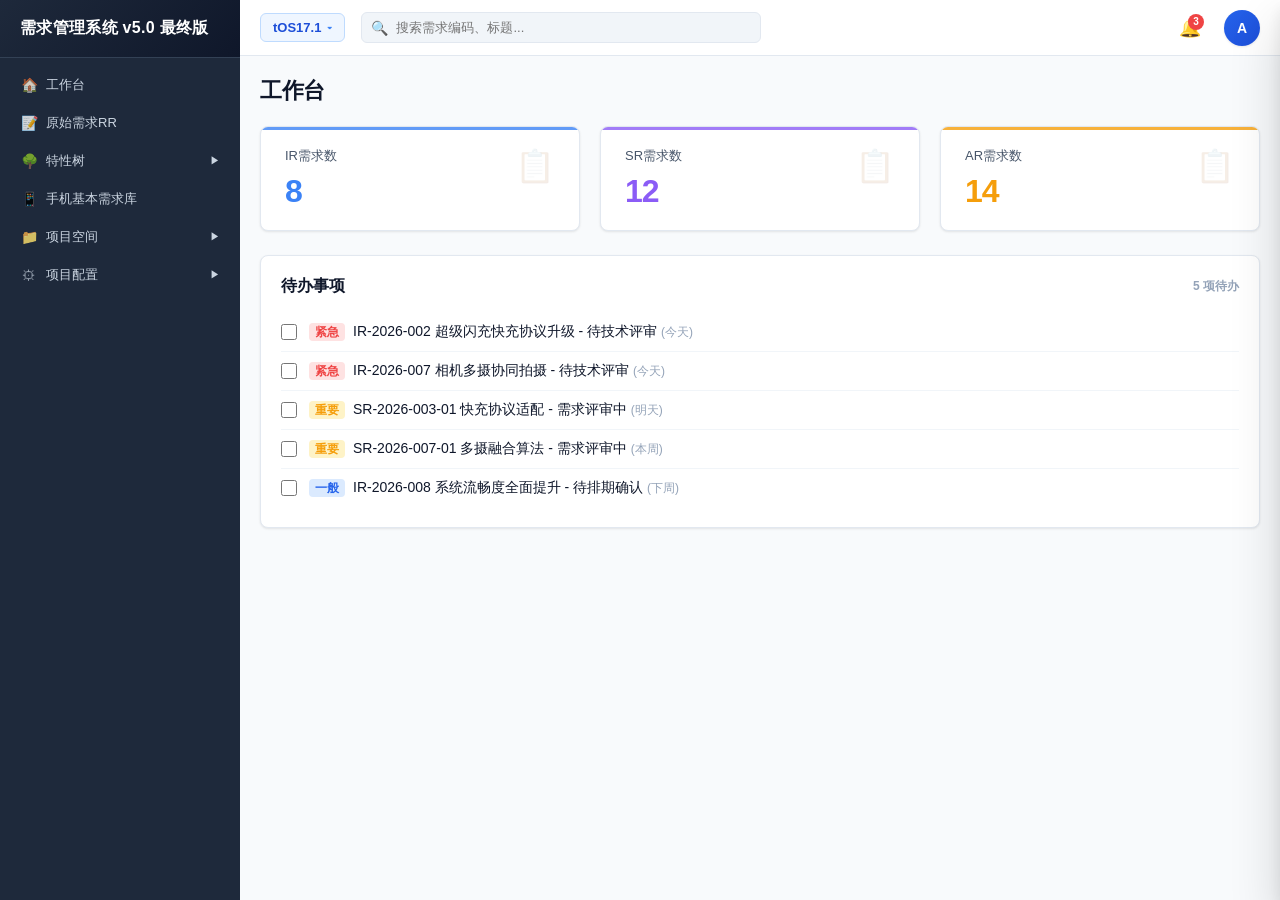
==== commit d2f2db67: "feat: 6项需求管理优化 - 按钮文字/变更识别跳过/删除特性按钮/多选选取/UIUX系统优化" ====
--- a/index.html
+++ b/index.html
@@ -322,6 +322,10 @@
             <button class="modal-close" onclick="closeModal('reqSelectModal')">&times;</button>
         </div>
         <div class="modal-body" id="reqSelectBody"></div>
+        <div class="modal-footer">
+            <button class="toolbar-btn" onclick="closeModal('reqSelectModal')">取消</button>
+            <button class="toolbar-btn primary" onclick="confirmReqSelectBatch()">确认选取</button>
+        </div>
     </div>
 </div>
 
@@ -353,6 +357,21 @@
     </div>
 </div>
 
+<!-- 变更对象编辑弹窗 -->
+<div class="modal-overlay" id="changeEditReqModal" onclick="closeModal('changeEditReqModal')">
+    <div class="modal-dialog change-modal-dialog" onclick="event.stopPropagation()">
+        <div class="modal-header">
+            <div class="modal-title" id="changeEditReqTitle">编辑需求信息</div>
+            <button class="modal-close" onclick="closeModal('changeEditReqModal')">&times;</button>
+        </div>
+        <div class="modal-body" id="changeEditReqBody"></div>
+        <div class="modal-footer">
+            <button class="toolbar-btn" onclick="closeModal('changeEditReqModal')">取消</button>
+            <button class="toolbar-btn primary" onclick="saveChangeObjEdit()">提交</button>
+        </div>
+    </div>
+</div>
+
 <!-- 转办弹窗 -->
 <div class="modal-overlay" id="transferModal" onclick="closeModal('transferModal')">
     <div class="modal-dialog transfer-dialog" onclick="event.stopPropagation()">
--- a/style.css
+++ b/style.css
@@ -1,7 +1,66 @@
+/* ========== 设计令牌 ========== */
+:root{
+    /* 主色系 */
+    --c-primary:#2563eb;
+    --c-primary-light:#3b82f6;
+    --c-primary-dark:#1d4ed8;
+    --c-primary-50:#eff6ff;
+    --c-primary-100:#dbeafe;
+    --c-primary-200:#bfdbfe;
+
+    /* 语义色 */
+    --c-success:#16a34a;
+    --c-success-bg:#dcfce7;
+    --c-warning:#f59e0b;
+    --c-warning-bg:#fef3c7;
+    --c-danger:#ef4444;
+    --c-danger-bg:#fee2e2;
+    --c-info:#6366f1;
+    --c-info-bg:#e0e7ff;
+
+    /* 中性色 */
+    --c-text:#0f172a;
+    --c-text-secondary:#475569;
+    --c-text-tertiary:#94a3b8;
+    --c-text-muted:#cbd5e1;
+    --c-bg:#f8fafc;
+    --c-bg-elevated:#ffffff;
+    --c-bg-subtle:#f1f5f9;
+    --c-border:#e2e8f0;
+    --c-border-light:#f1f5f9;
+    --c-border-strong:#cbd5e1;
+
+    /* 侧边栏色系 */
+    --c-sidebar-bg:#1e293b;
+    --c-sidebar-bg-hover:#334155;
+    --c-sidebar-bg-active:#0f172a;
+    --c-sidebar-text:#cbd5e1;
+    --c-sidebar-text-muted:#64748b;
+
+    /* 阴影 */
+    --shadow-xs:0 1px 2px rgba(0,0,0,0.04);
+    --shadow-sm:0 1px 3px rgba(0,0,0,0.06),0 1px 2px rgba(0,0,0,0.04);
+    --shadow-md:0 4px 12px rgba(0,0,0,0.08),0 2px 4px rgba(0,0,0,0.04);
+    --shadow-lg:0 12px 32px rgba(0,0,0,0.12),0 4px 8px rgba(0,0,0,0.06);
+    --shadow-xl:0 24px 48px rgba(0,0,0,0.16),0 8px 16px rgba(0,0,0,0.08);
+
+    /* 圆角 */
+    --radius-sm:4px;
+    --radius-md:6px;
+    --radius-lg:8px;
+    --radius-xl:12px;
+    --radius-2xl:16px;
+
+    /* 过渡 */
+    --t-fast:0.12s ease;
+    --t-normal:0.2s ease;
+    --t-slow:0.3s ease;
+}
+
 /* ========== 全局重置 ========== */
 *{margin:0;padding:0;box-sizing:border-box;}
 html,body{height:100%;overflow:hidden;}
-body{font-family:'Segoe UI','Microsoft YaHei',sans-serif;font-size:14px;color:#1e293b;background:#f8fafc;}
+body{font-family:'Segoe UI','Microsoft YaHei',-apple-system,sans-serif;font-size:14px;color:var(--c-text);background:var(--c-bg);-webkit-font-smoothing:antialiased;-moz-osx-font-smoothing:grayscale;}
 a{text-decoration:none;color:inherit;}
 ul,li{list-style:none;}
 
@@ -9,102 +68,109 @@
 #app{display:flex;height:100vh;}
 
 /* ========== 侧边栏 ========== */
-#sidebar{width:240px;background:#1e293b;color:#cbd5e1;display:flex;flex-direction:column;flex-shrink:0;overflow-y:auto;}
-.sidebar-header{padding:16px 20px;font-size:16px;font-weight:bold;color:#fff;border-bottom:1px solid #334155;white-space:nowrap;}
+#sidebar{width:240px;background:var(--c-sidebar-bg);color:var(--c-sidebar-text);display:flex;flex-direction:column;flex-shrink:0;overflow-y:auto;box-shadow:2px 0 8px rgba(0,0,0,0.1);}
+.sidebar-header{padding:18px 20px;font-size:16px;font-weight:700;color:#fff;border-bottom:1px solid #334155;white-space:nowrap;letter-spacing:0.3px;background:linear-gradient(135deg,#1e293b 0%,#0f172a 100%);}
 .sidebar-nav{flex:1;padding:8px 0;overflow-y:auto;}
 .nav-item{cursor:pointer;}
-.nav-group-title{padding:8px 20px;font-size:12px;color:#64748b;text-transform:uppercase;letter-spacing:1px;margin-top:4px;}
-.nav-link{display:flex;align-items:center;padding:10px 20px;cursor:pointer;color:#cbd5e1;transition:background .15s;font-size:13px;}
-.nav-link:hover{background:#334155;color:#fff;}
-.nav-link.active{background:#3b82f6;color:#fff;}
-.nav-link .nav-icon{width:18px;height:18px;display:inline-flex;align-items:center;justify-content:center;margin-right:8px;font-size:14px;}
-.nav-link .nav-arrow{margin-left:auto;font-size:10px;transition:transform .2s;}
+.nav-group-title{padding:10px 20px 4px;font-size:11px;color:var(--c-sidebar-text-muted);text-transform:uppercase;letter-spacing:1.5px;font-weight:600;}
+.nav-link{display:flex;align-items:center;padding:10px 20px;cursor:pointer;color:var(--c-sidebar-text);transition:background var(--t-fast),color var(--t-fast),padding-left var(--t-fast);font-size:13px;font-weight:500;position:relative;}
+.nav-link:hover{background:var(--c-sidebar-bg-hover);color:#fff;}
+.nav-link.active{background:var(--c-primary);color:#fff;font-weight:600;}
+.nav-link.active::before{content:'';position:absolute;left:0;top:0;bottom:0;width:3px;background:#93c5fd;border-radius:0 2px 2px 0;}
+.nav-link .nav-icon{width:18px;height:18px;display:inline-flex;align-items:center;justify-content:center;margin-right:8px;font-size:14px;opacity:0.8;}
+.nav-link .nav-arrow{margin-left:auto;font-size:10px;transition:transform var(--t-normal);}
 .nav-link.expanded .nav-arrow{transform:rotate(90deg);}
-.nav-children{overflow:hidden;max-height:0;transition:max-height .2s ease;}
+.nav-children{overflow:hidden;max-height:0;transition:max-height var(--t-normal);}
 .nav-children.open{max-height:500px;}
-.nav-child-link{display:block;padding:8px 20px 8px 48px;cursor:pointer;color:#94a3b8;font-size:12px;transition:all .15s;}
-.nav-child-link:hover{color:#fff;background:#334155;}
-.nav-child-link.active{color:#3b82f6;background:#0f172a;border-left:3px solid #3b82f6;padding-left:45px;}
+.nav-child-link{display:block;padding:8px 20px 8px 48px;cursor:pointer;color:#94a3b8;font-size:12px;transition:all var(--t-fast);position:relative;}
+.nav-child-link:hover{color:#fff;background:var(--c-sidebar-bg-hover);}
+.nav-child-link.active{color:var(--c-primary-light);background:var(--c-sidebar-bg-active);border-left:3px solid var(--c-primary-light);padding-left:45px;}
 
 /* ========== 主区域 ========== */
 #main{flex:1;display:flex;flex-direction:column;overflow:hidden;}
 
 /* ========== 顶部栏 ========== */
-#topbar{height:56px;background:#fff;border-bottom:1px solid #e2e8f0;display:flex;align-items:center;padding:0 20px;gap:16px;flex-shrink:0;}
-.project-selector{display:flex;align-items:center;gap:6px;background:#eff6fe;border:1px solid #bfdbfe;border-radius:6px;padding:6px 12px;cursor:pointer;font-size:13px;font-weight:600;color:#1e40af;}
-.project-selector:hover{background:#dbeafe;}
-.project-selector .arrow{font-size:10px;color:#3b82f6;}
+#topbar{height:56px;background:var(--c-bg-elevated);border-bottom:1px solid var(--c-border);display:flex;align-items:center;padding:0 20px;gap:16px;flex-shrink:0;box-shadow:var(--shadow-xs);}
+.project-selector{display:flex;align-items:center;gap:6px;background:var(--c-primary-50);border:1px solid var(--c-primary-200);border-radius:var(--radius-md);padding:6px 12px;cursor:pointer;font-size:13px;font-weight:600;color:var(--c-primary-dark);transition:all var(--t-fast);}
+.project-selector:hover{background:var(--c-primary-100);}
+.project-selector .arrow{font-size:10px;color:var(--c-primary-light);}
 .topbar-search{flex:1;max-width:400px;position:relative;}
-.topbar-search input{width:100%;padding:7px 12px 7px 32px;border:1px solid #e2e8f0;border-radius:6px;font-size:13px;outline:none;}
-.topbar-search input:focus{border-color:#3b82f6;}
-.topbar-search .search-icon{position:absolute;left:10px;top:50%;transform:translateY(-50%);color:#94a3b8;font-size:14px;}
+.topbar-search input{width:100%;padding:7px 12px 7px 34px;border:1px solid var(--c-border);border-radius:var(--radius-md);font-size:13px;outline:none;background:var(--c-bg-subtle);transition:all var(--t-fast);}
+.topbar-search input:focus{border-color:var(--c-primary-light);background:#fff;box-shadow:0 0 0 3px rgba(59,130,246,0.1);}
+.topbar-search .search-icon{position:absolute;left:10px;top:50%;transform:translateY(-50%);color:var(--c-text-tertiary);font-size:14px;}
 .topbar-right{margin-left:auto;display:flex;align-items:center;gap:16px;}
-.topbar-btn{width:36px;height:36px;border-radius:6px;display:flex;align-items:center;justify-content:center;cursor:pointer;color:#64748b;font-size:18px;position:relative;}
-.topbar-btn:hover{background:#f1f5f9;}
-.topbar-btn .badge{position:absolute;top:4px;right:4px;background:#ef4444;color:#fff;font-size:10px;border-radius:50%;width:16px;height:16px;display:flex;align-items:center;justify-content:center;}
-.topbar-avatar{width:36px;height:36px;border-radius:50%;background:#3b82f6;color:#fff;display:flex;align-items:center;justify-content:center;font-size:14px;font-weight:bold;cursor:pointer;}
+.topbar-btn{width:36px;height:36px;border-radius:var(--radius-md);display:flex;align-items:center;justify-content:center;cursor:pointer;color:var(--c-text-secondary);font-size:18px;position:relative;transition:background var(--t-fast);}
+.topbar-btn:hover{background:var(--c-bg-subtle);}
+.topbar-btn .badge{position:absolute;top:4px;right:4px;background:var(--c-danger);color:#fff;font-size:10px;border-radius:50%;width:16px;height:16px;display:flex;align-items:center;justify-content:center;font-weight:600;}
+.topbar-avatar{width:36px;height:36px;border-radius:50%;background:linear-gradient(135deg,var(--c-primary),var(--c-primary-dark));color:#fff;display:flex;align-items:center;justify-content:center;font-size:14px;font-weight:bold;cursor:pointer;box-shadow:var(--shadow-sm);}
 
 /* ========== 内容区 ========== */
-#content{flex:1;overflow-y:auto;padding:20px;background:#f8fafc;}
+#content{flex:1;overflow-y:auto;padding:20px;background:var(--c-bg);}
 
 /* ========== 页面切换 ========== */
 .page{display:none;}
-.page.active{display:block;}
+.page.active{display:block;animation:fadeIn var(--t-normal);}
+@keyframes fadeIn{from{opacity:0;transform:translateY(4px);}to{opacity:1;transform:translateY(0);}}
 
 /* ========== 工作台 ========== */
-.dashboard-title{font-size:22px;font-weight:bold;color:#1e293b;margin-bottom:20px;}
+.dashboard-title{font-size:22px;font-weight:700;color:var(--c-text);margin-bottom:20px;letter-spacing:-0.3px;}
 .stats-row{display:flex;gap:20px;margin-bottom:24px;flex-wrap:wrap;}
-.stat-card{background:#fff;border:1px solid #e2e8f0;border-radius:8px;padding:20px 24px;flex:1;min-width:200px;box-shadow:0 1px 3px rgba(0,0,0,0.05);transition:transform .15s,box-shadow .15s;}
-.stat-card:hover{transform:translateY(-2px);box-shadow:0 4px 12px rgba(0,0,0,0.1);}
-.stat-card .stat-label{font-size:13px;color:#64748b;margin-bottom:8px;}
-.stat-card .stat-value{font-size:32px;font-weight:bold;color:#1e293b;}
-.stat-card.ir .stat-value{color:#3b82f6;}
+.stat-card{background:var(--c-bg-elevated);border:1px solid var(--c-border);border-radius:var(--radius-lg);padding:20px 24px;flex:1;min-width:200px;box-shadow:var(--shadow-sm);transition:transform var(--t-normal),box-shadow var(--t-normal);position:relative;overflow:hidden;}
+.stat-card:hover{transform:translateY(-3px);box-shadow:var(--shadow-md);}
+.stat-card::after{content:'';position:absolute;top:0;left:0;right:0;height:3px;background:var(--c-primary);opacity:0.8;}
+.stat-card.ir::after{background:var(--c-primary-light);}
+.stat-card.sr::after{background:#8b5cf6;}
+.stat-card.ar::after{background:var(--c-warning);}
+.stat-card .stat-label{font-size:13px;color:var(--c-text-secondary);margin-bottom:8px;font-weight:500;}
+.stat-card .stat-value{font-size:32px;font-weight:700;color:var(--c-text);letter-spacing:-1px;}
+.stat-card.ir .stat-value{color:var(--c-primary-light);}
 .stat-card.sr .stat-value{color:#8b5cf6;}
-.stat-card.ar .stat-value{color:#f59e0b;}
-.stat-card .stat-icon{float:right;font-size:32px;opacity:0.15;}
-.todo-section{background:#fff;border:1px solid #e2e8f0;border-radius:8px;padding:20px;}
-.todo-title{font-size:16px;font-weight:bold;margin-bottom:16px;display:flex;align-items:center;justify-content:space-between;}
-.todo-list .todo-item{display:flex;align-items:center;padding:10px 0;border-bottom:1px solid #f1f5f9;}
+.stat-card.ar .stat-value{color:var(--c-warning);}
+.stat-card .stat-icon{float:right;font-size:32px;opacity:0.12;}
+.todo-section{background:var(--c-bg-elevated);border:1px solid var(--c-border);border-radius:var(--radius-lg);padding:20px;box-shadow:var(--shadow-sm);}
+.todo-title{font-size:16px;font-weight:700;margin-bottom:16px;display:flex;align-items:center;justify-content:space-between;}
+.todo-list .todo-item{display:flex;align-items:center;padding:10px 0;border-bottom:1px solid var(--c-border-light);}
 .todo-item:last-child{border-bottom:none;}
 .todo-checkbox{width:16px;height:16px;margin-right:12px;cursor:pointer;}
 .todo-content{flex:1;}
-.todo-priority{font-size:12px;padding:2px 6px;border-radius:4px;margin-right:8px;}
-.todo-priority.high{background:#fee2e2;color:#ef4444;}
-.todo-priority.medium{background:#fef3c7;color:#f59e0b;}
-.todo-priority.low{background:#dbeafe;color:#3b82f6;}
+.todo-priority{font-size:12px;padding:2px 6px;border-radius:var(--radius-sm);margin-right:8px;font-weight:600;}
+.todo-priority.high{background:var(--c-danger-bg);color:var(--c-danger);}
+.todo-priority.medium{background:var(--c-warning-bg);color:var(--c-warning);}
+.todo-priority.low{background:var(--c-primary-100);color:var(--c-primary);}
 
 /* ========== 列表页面 ========== */
 .list-header{display:flex;align-items:center;justify-content:space-between;margin-bottom:16px;}
-.list-title{font-size:18px;font-weight:bold;}
+.list-title{font-size:18px;font-weight:700;color:var(--c-text);}
 .list-toolbar{display:flex;gap:8px;flex-wrap:wrap;align-items:center;}
-.toolbar-btn{padding:7px 14px;border:1px solid #e2e8f0;border-radius:6px;background:#fff;cursor:pointer;font-size:13px;color:#475569;display:inline-flex;align-items:center;gap:4px;transition:all .15s;}
-.toolbar-btn:hover{background:#f8fafc;border-color:#cbd5e1;}
-.toolbar-btn.primary{background:#3b82f6;color:#fff;border-color:#3b82f6;}
-.toolbar-btn.primary:hover{background:#2563eb;}
-.toolbar-btn.danger{color:#ef4444;border-color:#fecaca;}
-.toolbar-btn.danger:hover{background:#fef2f2;}
-.toolbar-btn.warning{color:#f59e0b;border-color:#fde68a;}
+.toolbar-btn{padding:7px 14px;border:1px solid var(--c-border);border-radius:var(--radius-md);background:var(--c-bg-elevated);cursor:pointer;font-size:13px;color:var(--c-text-secondary);display:inline-flex;align-items:center;gap:4px;transition:all var(--t-fast);font-weight:500;}
+.toolbar-btn:hover{background:var(--c-bg-subtle);border-color:var(--c-border-strong);color:var(--c-text);}
+.toolbar-btn.primary{background:var(--c-primary);color:#fff;border-color:var(--c-primary);box-shadow:var(--shadow-xs);}
+.toolbar-btn.primary:hover{background:var(--c-primary-dark);box-shadow:var(--shadow-sm);}
+.toolbar-btn.danger{color:var(--c-danger);border-color:#fecaca;}
+.toolbar-btn.danger:hover{background:var(--c-danger-bg);}
+.toolbar-btn.warning{color:var(--c-warning);border-color:#fde68a;}
 .toolbar-btn.warning:hover{background:#fffbeb;}
-.toolbar-btn.success{color:#16a34a;border-color:#bbf7d0;}
+.toolbar-btn.success{color:var(--c-success);border-color:#bbf7d0;}
 .toolbar-btn.success:hover{background:#f0fdf4;}
-.bulk-bar{display:none;align-items:center;gap:8px;padding:8px 12px;background:#eff6ff;border:1px solid #bfdbfe;border-radius:6px;margin-bottom:12px;}
+.bulk-bar{display:none;align-items:center;gap:8px;padding:8px 12px;background:var(--c-primary-50);border:1px solid var(--c-primary-200);border-radius:var(--radius-md);margin-bottom:12px;}
 .bulk-bar.show{display:flex;}
-.bulk-bar .bulk-count{font-size:13px;color:#1e40af;font-weight:600;}
+.bulk-bar .bulk-count{font-size:13px;color:var(--c-primary-dark);font-weight:600;}
 
 /* ========== 表格 ========== */
-.table-wrap{background:#fff;border:1px solid #e2e8f0;border-radius:8px;overflow:hidden;}
+.table-wrap{background:var(--c-bg-elevated);border:1px solid var(--c-border);border-radius:var(--radius-lg);overflow:hidden;box-shadow:var(--shadow-sm);}
 .data-table{width:100%;border-collapse:collapse;font-size:13px;}
-.data-table thead th{background:#f8fafc;padding:10px 8px;text-align:left;font-weight:600;color:#475569;border-bottom:2px solid #e2e8f0;white-space:nowrap;position:sticky;top:0;z-index:5;}
-.data-table tbody td{padding:8px 8px;border-bottom:1px solid #f1f5f9;vertical-align:middle;}
-.data-table tbody tr:hover{background:#f8fafc;}
+.data-table thead th{background:var(--c-bg-subtle);padding:10px 8px;text-align:left;font-weight:600;color:var(--c-text-secondary);border-bottom:2px solid var(--c-border);white-space:nowrap;position:sticky;top:0;z-index:5;letter-spacing:0.2px;}
+.data-table tbody td{padding:8px 8px;border-bottom:1px solid var(--c-border-light);vertical-align:middle;}
+.data-table tbody tr{transition:background var(--t-fast);}
+.data-table tbody tr:hover{background:var(--c-bg);}
 .data-table .col-cb{width:36px;text-align:center;}
 .data-table .col-expand{width:36px;text-align:center;}
 .data-table .col-action{width:80px;text-align:center;}
-.expand-btn{cursor:pointer;color:#94a3b8;font-size:12px;user-select:none;display:inline-block;width:16px;text-align:center;}
-.expand-btn:hover{color:#3b82f6;}
-.link-title{color:#3b82f6;cursor:pointer;}
-.link-title:hover{text-decoration:underline;}
-.child-row{display:none;background:#f8fafc;}
+.expand-btn{cursor:pointer;color:var(--c-text-tertiary);font-size:12px;user-select:none;display:inline-block;width:16px;text-align:center;transition:color var(--t-fast);}
+.expand-btn:hover{color:var(--c-primary-light);}
+.link-title{color:var(--c-primary-light);cursor:pointer;font-weight:500;}
+.link-title:hover{text-decoration:underline;color:var(--c-primary);}
+.child-row{display:none;background:var(--c-bg);}
 .child-row.open{display:table-row;}
 .grandchild-row{display:none;background:#f0f4f8;}
 .grandchild-row.open{display:table-row;}
@@ -113,79 +179,80 @@
 .cell-badge-wrap{display:flex;flex-wrap:wrap;gap:3px;}
 
 /* ========== Badge ========== */
-.badge{display:inline-block;padding:2px 8px;border-radius:4px;font-size:11px;font-weight:600;line-height:1.4;}
-.badge-level-S{background:#fee2e2;color:#ef4444;}
-.badge-level-A{background:#fef3c7;color:#f59e0b;}
-.badge-level-B{background:#dbeafe;color:#3b82f6;}
-.badge-level-C{background:#f1f5f9;color:#64748b;}
-.badge-status-dev{background:#dbeafe;color:#3b82f6;}
-.badge-status-review{background:#fef3c7;color:#f59e0b;}
-.badge-status-accepted{background:#dcfce7;color:#16a34a;}
-.badge-status-planned{background:#f1f5f9;color:#64748b;}
-.badge-status-pending{background:#f1f5f9;color:#94a3b8;}
+.badge{display:inline-block;padding:2px 8px;border-radius:var(--radius-sm);font-size:11px;font-weight:600;line-height:1.4;letter-spacing:0.2px;}
+.badge-level-S{background:var(--c-danger-bg);color:var(--c-danger);}
+.badge-level-A{background:var(--c-warning-bg);color:var(--c-warning);}
+.badge-level-B{background:var(--c-primary-100);color:var(--c-primary);}
+.badge-level-C{background:var(--c-bg-subtle);color:var(--c-text-secondary);}
+.badge-status-dev{background:var(--c-primary-100);color:var(--c-primary);}
+.badge-status-review{background:var(--c-warning-bg);color:var(--c-warning);}
+.badge-status-accepted{background:var(--c-success-bg);color:var(--c-success);}
+.badge-status-planned{background:var(--c-bg-subtle);color:var(--c-text-secondary);}
+.badge-status-pending{background:var(--c-bg-subtle);color:var(--c-text-tertiary);}
 .badge-domain{background:#ede9fe;color:#7c3aed;}
 .badge-version{background:#e0f2fe;color:#0369a1;font-size:10px;}
 .badge-version.Go{background:#fef3c7;color:#92400e;}
 .badge-version.Slim{background:#fce7f3;color:#be185d;}
-.badge-version.Full{background:#dbeafe;color:#1e40af;}
-.badge-priority{padding:2px 6px;border-radius:4px;font-size:11px;font-weight:600;}
-.badge-priority-P0{background:#fee2e2;color:#ef4444;}
-.badge-priority-P1{background:#fef3c7;color:#f59e0b;}
-.badge-priority-P2{background:#dbeafe;color:#3b82f6;}
-.badge-priority-P3{background:#f1f5f9;color:#64748b;}
-.badge-pill{display:inline-block;padding:2px 8px;border-radius:12px;font-size:11px;background:#f1f5f9;color:#475569;}
+.badge-version.Full{background:var(--c-primary-100);color:var(--c-primary-dark);}
+.badge-priority{padding:2px 6px;border-radius:var(--radius-sm);font-size:11px;font-weight:600;}
+.badge-priority-P0{background:var(--c-danger-bg);color:var(--c-danger);}
+.badge-priority-P1{background:var(--c-warning-bg);color:var(--c-warning);}
+.badge-priority-P2{background:var(--c-primary-100);color:var(--c-primary);}
+.badge-priority-P3{background:var(--c-bg-subtle);color:var(--c-text-secondary);}
+.badge-pill{display:inline-block;padding:2px 8px;border-radius:12px;font-size:11px;background:var(--c-bg-subtle);color:var(--c-text-secondary);}
 
 /* ========== 抽屉 ========== */
-.drawer-mask{position:fixed;top:0;left:0;right:0;bottom:0;background:rgba(0,0,0,0.4);z-index:100;display:none;opacity:0;transition:opacity .2s;}
+.drawer-mask{position:fixed;top:0;left:0;right:0;bottom:0;background:rgba(0,0,0,0.4);z-index:100;display:none;opacity:0;transition:opacity var(--t-normal);backdrop-filter:blur(2px);}
 .drawer-mask.show{display:block;opacity:1;}
-.drawer{position:fixed;top:0;right:0;width:640px;height:100vh;background:#fff;z-index:101;transform:translateX(100%);transition:transform .3s ease;display:flex;flex-direction:column;box-shadow:-4px 0 24px rgba(0,0,0,0.15);}
+.drawer{position:fixed;top:0;right:0;width:640px;height:100vh;background:#fff;z-index:101;transform:translateX(100%);transition:transform var(--t-slow);display:flex;flex-direction:column;box-shadow:var(--shadow-xl);}
 .drawer.show{transform:translateX(0);}
-.drawer-header{padding:16px 20px;border-bottom:1px solid #e2e8f0;display:flex;align-items:center;justify-content:space-between;flex-shrink:0;}
-.drawer-title{font-size:16px;font-weight:bold;color:#1e293b;}
-.drawer-close{width:32px;height:32px;border:none;background:none;cursor:pointer;font-size:20px;color:#64748b;border-radius:6px;display:flex;align-items:center;justify-content:center;}
-.drawer-close:hover{background:#f1f5f9;color:#ef4444;}
-.drawer-tabs-l1{display:flex;gap:0;border-bottom:1px solid #e2e8f0;padding:0 20px;flex-shrink:0;overflow-x:auto;}
-.tab-l1{padding:10px 14px;cursor:pointer;font-size:13px;color:#64748b;border-bottom:2px solid transparent;white-space:nowrap;transition:all .15s;}
-.tab-l1:hover{color:#3b82f6;}
-.tab-l1.active{color:#3b82f6;border-bottom-color:#3b82f6;font-weight:600;}
-.drawer-tabs-l2{display:flex;gap:0;padding:0 20px;background:#f8fafc;border-bottom:1px solid #e2e8f0;flex-shrink:0;}
-.tab-l2{padding:8px 14px;cursor:pointer;font-size:12px;color:#64748b;border-bottom:2px solid transparent;white-space:nowrap;transition:all .15s;}
-.tab-l2:hover{color:#3b82f6;}
-.tab-l2.active{color:#3b82f6;border-bottom-color:#3b82f6;font-weight:600;}
-.drawer-body{flex:1;overflow-y:auto;padding:20px;}
+.drawer-header{padding:16px 20px;border-bottom:1px solid var(--c-border);display:flex;align-items:center;justify-content:space-between;flex-shrink:0;background:var(--c-bg-elevated);}
+.drawer-title{font-size:16px;font-weight:700;color:var(--c-text);}
+.drawer-close{width:32px;height:32px;border:none;background:none;cursor:pointer;font-size:20px;color:var(--c-text-tertiary);border-radius:var(--radius-md);display:flex;align-items:center;justify-content:center;transition:all var(--t-fast);}
+.drawer-close:hover{background:var(--c-bg-subtle);color:var(--c-danger);}
+.drawer-tabs-l1{display:flex;gap:0;border-bottom:1px solid var(--c-border);padding:0 20px;flex-shrink:0;overflow-x:auto;background:var(--c-bg-elevated);}
+.tab-l1{padding:10px 14px;cursor:pointer;font-size:13px;color:var(--c-text-secondary);border-bottom:2px solid transparent;white-space:nowrap;transition:all var(--t-fast);font-weight:500;}
+.tab-l1:hover{color:var(--c-primary-light);}
+.tab-l1.active{color:var(--c-primary);border-bottom-color:var(--c-primary);font-weight:600;}
+.drawer-tabs-l2{display:flex;gap:0;padding:0 20px;background:var(--c-bg);border-bottom:1px solid var(--c-border);flex-shrink:0;}
+.tab-l2{padding:8px 14px;cursor:pointer;font-size:12px;color:var(--c-text-secondary);border-bottom:2px solid transparent;white-space:nowrap;transition:all var(--t-fast);}
+.tab-l2:hover{color:var(--c-primary-light);}
+.tab-l2.active{color:var(--c-primary);border-bottom-color:var(--c-primary);font-weight:600;}
+.drawer-body{flex:1;overflow-y:auto;padding:20px;background:var(--c-bg);}
 .tab-content{display:none;}
 .tab-content.active{display:block;}
 
 /* ========== 详情区块 ========== */
 .detail-section{margin-bottom:24px;}
-.detail-section-title{font-size:14px;font-weight:bold;color:#1e293b;margin-bottom:12px;padding-bottom:6px;border-bottom:1px solid #e2e8f0;}
+.detail-section-title{font-size:14px;font-weight:700;color:var(--c-text);margin-bottom:12px;padding-bottom:6px;border-bottom:1px solid var(--c-border);letter-spacing:0.2px;}
 .detail-grid{display:grid;grid-template-columns:1fr 1fr;gap:8px 16px;}
 .detail-grid.three-col{grid-template-columns:1fr 1fr 1fr;}
 .detail-field{display:flex;flex-direction:column;}
-.detail-label{font-size:12px;color:#94a3b8;margin-bottom:2px;}
-.detail-value{font-size:13px;color:#1e293b;word-break:break-all;}
-.detail-value.muted{color:#64748b;}
+.detail-label{font-size:12px;color:var(--c-text-tertiary);margin-bottom:2px;font-weight:500;}
+.detail-value{font-size:13px;color:var(--c-text);word-break:break-all;}
+.detail-value.muted{color:var(--c-text-secondary);}
 .detail-full{grid-column:1/-1;}
-.detail-textarea{background:#f8fafc;border:1px solid #e2e8f0;border-radius:6px;padding:10px;font-size:13px;color:#475569;min-height:60px;line-height:1.5;}
+.detail-textarea{background:var(--c-bg);border:1px solid var(--c-border);border-radius:var(--radius-md);padding:10px;font-size:13px;color:var(--c-text-secondary);min-height:60px;line-height:1.5;}
 
 /* ========== 评论 ========== */
-.comment-item{padding:12px 0;border-bottom:1px solid #f1f5f9;}
+.comment-item{padding:12px 0;border-bottom:1px solid var(--c-border-light);}
 .comment-header{display:flex;align-items:center;gap:8px;margin-bottom:6px;}
-.comment-avatar{width:28px;height:28px;border-radius:50%;background:#3b82f6;color:#fff;display:flex;align-items:center;justify-content:center;font-size:11px;font-weight:bold;}
-.comment-author{font-size:13px;font-weight:600;color:#1e293b;}
-.comment-time{font-size:11px;color:#94a3b8;}
-.comment-body{font-size:13px;color:#475569;padding-left:36px;}
+.comment-avatar{width:28px;height:28px;border-radius:50%;background:linear-gradient(135deg,var(--c-primary),var(--c-primary-dark));color:#fff;display:flex;align-items:center;justify-content:center;font-size:11px;font-weight:bold;}
+.comment-author{font-size:13px;font-weight:600;color:var(--c-text);}
+.comment-time{font-size:11px;color:var(--c-text-tertiary);}
+.comment-body{font-size:13px;color:var(--c-text-secondary);padding-left:36px;}
 
 /* ========== 操作日志 ========== */
-.log-item{display:flex;gap:8px;padding:8px 0;border-bottom:1px solid #f1f5f9;font-size:12px;}
-.log-time{color:#94a3b8;white-space:nowrap;min-width:120px;}
-.log-text{color:#475569;}
+.log-item{display:flex;gap:8px;padding:8px 0;border-bottom:1px solid var(--c-border-light);font-size:12px;}
+.log-time{color:var(--c-text-tertiary);white-space:nowrap;min-width:120px;}
+.log-text{color:var(--c-text-secondary);}
 
 /* ========== 空状态 ========== */
-.empty-state{text-align:center;padding:40px;color:#94a3b8;font-size:14px;}
+.empty-state{text-align:center;padding:48px 20px;color:var(--c-text-tertiary);font-size:14px;}
+.empty-state::before{content:'';display:block;width:48px;height:48px;margin:0 auto 12px;border-radius:50%;background:var(--c-bg-subtle);border:2px dashed var(--c-border-strong);}
 
 /* ========== 通用 ========== */
-.text-muted{color:#94a3b8;}
+.text-muted{color:var(--c-text-tertiary);}
 .text-sm{font-size:12px;}
 .mt-2{margin-top:8px;}
 .mt-4{margin-top:16px;}
@@ -194,135 +261,145 @@
 
 /* ========== 滚动条 ========== */
 ::-webkit-scrollbar{width:8px;height:8px;}
-::-webkit-scrollbar-track{background:#f1f5f9;}
-::-webkit-scrollbar-thumb{background:#cbd5e1;border-radius:4px;}
-::-webkit-scrollbar-thumb:hover{background:#94a3b8;}
+::-webkit-scrollbar-track{background:var(--c-bg-subtle);}
+::-webkit-scrollbar-thumb{background:var(--c-border-strong);border-radius:var(--radius-sm);}
+::-webkit-scrollbar-thumb:hover{background:var(--c-text-tertiary);}
 
 /* ========== 弹窗 ========== */
-.modal-overlay{position:fixed;top:0;left:0;right:0;bottom:0;background:rgba(0,0,0,0.5);z-index:200;display:none;align-items:center;justify-content:center;}
-.modal-overlay.show{display:flex;}
-.modal-dialog{background:#fff;border-radius:10px;box-shadow:0 20px 60px rgba(0,0,0,0.2);min-width:420px;max-width:500px;max-height:80vh;overflow-y:auto;}
-.modal-header{padding:16px 20px;border-bottom:1px solid #e2e8f0;display:flex;align-items:center;justify-content:space-between;}
-.modal-title{font-size:16px;font-weight:bold;color:#1e293b;}
-.modal-close{width:28px;height:28px;border:none;background:none;cursor:pointer;font-size:18px;color:#64748b;border-radius:4px;display:flex;align-items:center;justify-content:center;}
-.modal-close:hover{background:#f1f5f9;color:#ef4444;}
+.modal-overlay{position:fixed;top:0;left:0;right:0;bottom:0;background:rgba(0,0,0,0.5);z-index:200;display:none;align-items:center;justify-content:center;backdrop-filter:blur(2px);}
+.modal-overlay.show{display:flex;animation:overlayIn var(--t-normal);}
+@keyframes overlayIn{from{opacity:0;}to{opacity:1;}}
+.modal-dialog{background:#fff;border-radius:var(--radius-xl);box-shadow:var(--shadow-xl);min-width:420px;max-width:500px;max-height:80vh;overflow-y:auto;animation:dialogIn var(--t-normal);}
+@keyframes dialogIn{from{opacity:0;transform:scale(0.96) translateY(-8px);}to{opacity:1;transform:scale(1) translateY(0);}}
+.modal-header{padding:16px 20px;border-bottom:1px solid var(--c-border);display:flex;align-items:center;justify-content:space-between;}
+.modal-title{font-size:16px;font-weight:700;color:var(--c-text);}
+.modal-close{width:28px;height:28px;border:none;background:none;cursor:pointer;font-size:18px;color:var(--c-text-tertiary);border-radius:var(--radius-sm);display:flex;align-items:center;justify-content:center;transition:all var(--t-fast);}
+.modal-close:hover{background:var(--c-bg-subtle);color:var(--c-danger);}
 .modal-body{padding:20px;}
-.modal-footer{padding:12px 20px;border-top:1px solid #e2e8f0;display:flex;justify-content:flex-end;gap:8px;}
+.modal-footer{padding:12px 20px;border-top:1px solid var(--c-border);display:flex;justify-content:flex-end;gap:8px;background:var(--c-bg);}
 .lock-option-group{display:flex;flex-direction:column;gap:10px;}
-.lock-option{display:flex;align-items:center;gap:10px;padding:12px 14px;border:2px solid #e2e8f0;border-radius:8px;cursor:pointer;transition:all .15s;}
-.lock-option:hover{border-color:#93c5fd;background:#eff6fe;}
-.lock-option.selected{border-color:#3b82f6;background:#eff6fe;}
+.lock-option{display:flex;align-items:center;gap:10px;padding:12px 14px;border:2px solid var(--c-border);border-radius:var(--radius-md);cursor:pointer;transition:all var(--t-fast);}
+.lock-option:hover{border-color:#93c5fd;background:var(--c-primary-50);}
+.lock-option.selected{border-color:var(--c-primary);background:var(--c-primary-50);}
 .lock-option input{margin:0;}
-.lock-option-label{font-size:14px;font-weight:600;color:#1e293b;}
+.lock-option-label{font-size:14px;font-weight:600;color:var(--c-text);}
 
 /* ========== 可编辑字段 ========== */
-.edit-input{width:100%;padding:6px 8px;border:1px solid #e2e8f0;border-radius:4px;font-size:13px;color:#1e293b;background:#fff;outline:none;}
-.edit-input:focus{border-color:#3b82f6;box-shadow:0 0 0 2px rgba(59,130,246,0.1);}
-.edit-textarea{width:100%;padding:8px;border:1px solid #e2e8f0;border-radius:4px;font-size:13px;color:#1e293b;background:#fff;outline:none;min-height:60px;resize:vertical;line-height:1.5;}
-.edit-textarea:focus{border-color:#3b82f6;box-shadow:0 0 0 2px rgba(59,130,246,0.1);}
-.detail-value.locked{background:#f8fafc;padding:6px 8px;border-radius:4px;color:#64748b;}
-.detail-textarea.locked{background:#f8fafc;padding:8px;border-radius:4px;color:#64748b;}
-.edit-select{width:100%;padding:6px 8px;border:1px solid #e2e8f0;border-radius:4px;font-size:13px;color:#1e293b;background:#fff;outline:none;cursor:pointer;}
-.edit-select:focus{border-color:#3b82f6;box-shadow:0 0 0 2px rgba(59,130,246,0.1);}
+.edit-input{width:100%;padding:6px 8px;border:1px solid var(--c-border);border-radius:var(--radius-sm);font-size:13px;color:var(--c-text);background:#fff;outline:none;transition:border-color var(--t-fast),box-shadow var(--t-fast);}
+.edit-input:focus{border-color:var(--c-primary-light);box-shadow:0 0 0 3px rgba(59,130,246,0.12);}
+.edit-textarea{width:100%;padding:8px;border:1px solid var(--c-border);border-radius:var(--radius-sm);font-size:13px;color:var(--c-text);background:#fff;outline:none;min-height:60px;resize:vertical;line-height:1.5;transition:border-color var(--t-fast),box-shadow var(--t-fast);}
+.edit-textarea:focus{border-color:var(--c-primary-light);box-shadow:0 0 0 3px rgba(59,130,246,0.12);}
+.detail-value.locked{background:var(--c-bg);padding:6px 8px;border-radius:var(--radius-sm);color:var(--c-text-secondary);}
+.detail-textarea.locked{background:var(--c-bg);padding:8px;border-radius:var(--radius-sm);color:var(--c-text-secondary);}
+.edit-select{width:100%;padding:6px 8px;border:1px solid var(--c-border);border-radius:var(--radius-sm);font-size:13px;color:var(--c-text);background:#fff;outline:none;cursor:pointer;transition:border-color var(--t-fast),box-shadow var(--t-fast);}
+.edit-select:focus{border-color:var(--c-primary-light);box-shadow:0 0 0 3px rgba(59,130,246,0.12);}
 .drawer-edit-bar{display:flex;gap:8px;align-items:center;}
 .drawer-edit-bar .toolbar-btn{padding:4px 14px;font-size:13px;}
-.drawer-edit-bar .toolbar-btn.primary{background:#3b82f6;color:#fff;border-color:#3b82f6;}
-.drawer-edit-bar .toolbar-btn.primary:hover{background:#2563eb;}
+.drawer-edit-bar .toolbar-btn.primary{background:var(--c-primary);color:#fff;border-color:var(--c-primary);}
+.drawer-edit-bar .toolbar-btn.primary:hover{background:var(--c-primary-dark);}
 
 /* ========== 锁定图标 ========== */
 .lock-icon{display:inline-flex;align-items:center;justify-content:center;margin-right:6px;font-size:16px;vertical-align:middle;}
-.lock-hint{display:inline-block;margin-left:8px;padding:2px 8px;border-radius:4px;font-size:11px;font-weight:600;background:#fef3c7;color:#f59e0b;}
+.lock-hint{display:inline-block;margin-left:8px;padding:2px 8px;border-radius:var(--radius-sm);font-size:11px;font-weight:600;background:var(--c-warning-bg);color:var(--c-warning);}
 
 /* ========== 多选品类 ========== */
 .category-checkbox-group{display:flex;gap:12px;flex-wrap:wrap;padding:6px 0;}
 .category-checkbox-item{display:flex;align-items:center;gap:4px;}
 .category-checkbox-item input{margin:0;}
-.category-checkbox-item label{font-size:13px;color:#1e293b;cursor:pointer;}
+.category-checkbox-item label{font-size:13px;color:var(--c-text);cursor:pointer;}
 
 /* ========== 基线管理 ========== */
 .baseline-info{display:flex;gap:16px;margin-bottom:16px;flex-wrap:wrap;}
-.baseline-info-card{background:#fff;border:1px solid #e2e8f0;border-radius:8px;padding:12px 16px;min-width:120px;}
-.baseline-info-label{font-size:12px;color:#94a3b8;margin-bottom:4px;}
-.baseline-info-value{font-size:18px;font-weight:bold;color:#1e293b;}
+.baseline-info-card{background:var(--c-bg-elevated);border:1px solid var(--c-border);border-radius:var(--radius-lg);padding:12px 16px;min-width:120px;box-shadow:var(--shadow-xs);transition:box-shadow var(--t-fast);}
+.baseline-info-card:hover{box-shadow:var(--shadow-sm);}
+.baseline-info-label{font-size:12px;color:var(--c-text-tertiary);margin-bottom:4px;}
+.baseline-info-value{font-size:18px;font-weight:700;color:var(--c-text);}
 
 /* ========== 版本号输入 ========== */
-.version-input{width:100%;padding:8px 12px;border:1px solid #e2e8f0;border-radius:6px;font-size:14px;outline:none;}
-.version-input:focus{border-color:#3b82f6;box-shadow:0 0 0 2px rgba(59,130,246,0.1);}
+.version-input{width:100%;padding:8px 12px;border:1px solid var(--c-border);border-radius:var(--radius-md);font-size:14px;outline:none;transition:border-color var(--t-fast),box-shadow var(--t-fast);}
+.version-input:focus{border-color:var(--c-primary-light);box-shadow:0 0 0 3px rgba(59,130,246,0.12);}
 
 /* ========== 变更管理 ========== */
-.change-status-draft{background:#f1f5f9;color:#64748b;}
-.change-status-flow{background:#dbeafe;color:#3b82f6;}
-.change-status-done{background:#dcfce7;color:#16a34a;}
-.change-status-cancel{background:#fee2e2;color:#ef4444;}
-.change-type-badge{background:#ede9fe;color:#7c3aed;padding:2px 8px;border-radius:4px;font-size:11px;font-weight:600;}
+.change-status-draft{background:var(--c-bg-subtle);color:var(--c-text-secondary);}
+.change-status-flow{background:var(--c-primary-100);color:var(--c-primary);}
+.change-status-done{background:var(--c-success-bg);color:var(--c-success);}
+.change-status-cancel{background:var(--c-danger-bg);color:var(--c-danger);}
+.change-status-pending-confirm{background:var(--c-warning-bg);color:#d97706;}
+.change-status-cancelled{background:var(--c-bg-subtle);color:var(--c-text-tertiary);}
+.change-type-badge{background:#ede9fe;color:#7c3aed;padding:2px 8px;border-radius:var(--radius-sm);font-size:11px;font-weight:600;}
 
 /* 变更创建弹窗 */
-.change-modal-dialog{max-width:900px;width:90%;max-height:85vh;overflow-y:auto;}
+.change-modal-dialog{width:85%;max-width:none;max-height:92vh;overflow-y:auto;}
 .change-section{margin-bottom:20px;}
-.change-section-title{font-size:14px;font-weight:bold;color:#1e293b;margin-bottom:10px;padding-bottom:6px;border-bottom:1px solid #e2e8f0;display:flex;align-items:center;justify-content:space-between;}
+.change-section-title{font-size:14px;font-weight:700;color:var(--c-text);margin-bottom:10px;padding-bottom:6px;border-bottom:1px solid var(--c-border);display:flex;align-items:center;justify-content:space-between;}
 .change-objects-table{width:100%;border-collapse:collapse;font-size:12px;}
-.change-objects-table thead th{background:#f8fafc;padding:8px;text-align:left;font-weight:600;color:#475569;border-bottom:2px solid #e2e8f0;white-space:nowrap;}
-.change-objects-table tbody td{padding:8px;border-bottom:1px solid #f1f5f9;vertical-align:top;}
-.change-objects-table tbody tr:hover{background:#f8fafc;}
-.change-before-after{max-width:200px;max-height:80px;overflow-y:auto;word-break:break-all;background:#f8fafc;padding:4px 6px;border-radius:4px;font-size:11px;}
-.change-action-btn{padding:3px 8px;border:1px solid #e2e8f0;border-radius:4px;background:#fff;cursor:pointer;font-size:11px;color:#475569;margin-right:4px;}
-.change-action-btn:hover{background:#f8fafc;border-color:#cbd5e1;}
-.change-action-btn.danger{color:#ef4444;border-color:#fecaca;}
-.change-action-btn.danger:hover{background:#fef2f2;}
-.change-action-btn.primary{color:#3b82f6;border-color:#bfdbfe;}
-.change-action-btn.primary:hover{background:#eff6fe;}
+.change-objects-table thead th{background:var(--c-bg-subtle);padding:8px;text-align:left;font-weight:600;color:var(--c-text-secondary);border-bottom:2px solid var(--c-border);white-space:nowrap;}
+.change-objects-table tbody td{padding:8px;border-bottom:1px solid var(--c-border-light);vertical-align:top;}
+.change-objects-table tbody tr:hover{background:var(--c-bg);}
+.change-before-after{max-width:200px;max-height:80px;overflow-y:auto;word-break:break-all;background:var(--c-bg);padding:4px 6px;border-radius:var(--radius-sm);font-size:11px;}
+.change-action-btn{padding:3px 8px;border:1px solid var(--c-border);border-radius:var(--radius-sm);background:#fff;cursor:pointer;font-size:11px;color:var(--c-text-secondary);margin-right:4px;transition:all var(--t-fast);}
+.change-action-btn:hover{background:var(--c-bg);border-color:var(--c-border-strong);}
+.change-action-btn.danger{color:var(--c-danger);border-color:#fecaca;}
+.change-action-btn.danger:hover{background:var(--c-danger-bg);}
+.change-action-btn.primary{color:var(--c-primary);border-color:var(--c-primary-200);}
+.change-action-btn.primary:hover{background:var(--c-primary-50);}
 .change-object-row{cursor:pointer;}
-.change-object-row.collapsed .change-detail-rows{display:none;}
-.change-object-row .expand-indicator{font-size:10px;color:#94a3b8;user-select:none;display:inline-block;width:14px;text-align:center;}
-.change-field-select{padding:4px 6px;border:1px solid #e2e8f0;border-radius:4px;font-size:11px;background:#fff;outline:none;min-width:120px;}
-.change-before-input,.change-after-input{padding:4px 6px;border:1px solid #e2e8f0;border-radius:4px;font-size:11px;background:#fff;outline:none;width:100%;min-height:28px;}
+.change-object-row.collapsed + .change-detail-rows{display:none;}
+.change-object-row .expand-indicator{font-size:10px;color:var(--c-text-tertiary);user-select:none;display:inline-block;width:14px;text-align:center;transition:transform var(--t-normal);}
+.change-object-row.collapsed .expand-indicator{transform:rotate(-90deg);}
+.change-field-select{padding:4px 6px;border:1px solid var(--c-border);border-radius:var(--radius-sm);font-size:11px;background:#fff;outline:none;min-width:120px;}
+.change-before-input,.change-after-input{padding:4px 6px;border:1px solid var(--c-border);border-radius:var(--radius-sm);font-size:11px;background:#fff;outline:none;width:100%;min-height:28px;}
 
 /* 变更信息表单 */
 .change-info-grid{display:grid;grid-template-columns:1fr 1fr;gap:8px 16px;}
 .change-info-grid.three-col{grid-template-columns:1fr 1fr 1fr;}
+.change-info-grid.full-row{grid-template-columns:repeat(8,minmax(0,1fr));}
+.change-info-grid.full-row .full-width{grid-column:1/-1;}
 .change-info-field{display:flex;flex-direction:column;}
-.change-info-label{font-size:12px;color:#94a3b8;margin-bottom:2px;}
-.change-info-label .required{color:#ef4444;}
-.change-info-value{font-size:13px;color:#1e293b;}
-.change-info-value input,.change-info-value select,.change-info-value textarea{width:100%;padding:6px 8px;border:1px solid #e2e8f0;border-radius:4px;font-size:13px;color:#1e293b;background:#fff;outline:none;}
-.change-info-value input:focus,.change-info-value select:focus,.change-info-value textarea:focus{border-color:#3b82f6;box-shadow:0 0 0 2px rgba(59,130,246,0.1);}
+.change-info-label{font-size:12px;color:var(--c-text-tertiary);margin-bottom:2px;font-weight:500;}
+.change-info-label .required{color:var(--c-danger);}
+.change-info-value{font-size:13px;color:var(--c-text);}
+.change-info-value input,.change-info-value select,.change-info-value textarea{width:100%;padding:6px 8px;border:1px solid var(--c-border);border-radius:var(--radius-sm);font-size:13px;color:var(--c-text);background:#fff;outline:none;transition:border-color var(--t-fast),box-shadow var(--t-fast);}
+.change-info-value input:focus,.change-info-value select:focus,.change-info-value textarea:focus{border-color:var(--c-primary-light);box-shadow:0 0 0 3px rgba(59,130,246,0.12);}
 .change-info-value textarea{min-height:50px;resize:vertical;line-height:1.5;}
-.change-info-value.auto{background:#f8fafc;padding:6px 8px;border-radius:4px;color:#64748b;}
-
-/* 审批流程 */
-.workflow-timeline{padding:12px 0;}
-.workflow-step{display:flex;gap:12px;align-items:flex-start;padding:8px 0;border-bottom:1px solid #f1f5f9;}
-.workflow-step:last-child{border-bottom:none;}
-.workflow-step-icon{width:28px;height:28px;border-radius:50%;display:flex;align-items:center;justify-content:center;font-size:12px;font-weight:bold;flex-shrink:0;}
-.workflow-step-icon.pending{background:#f1f5f9;color:#94a3b8;border:2px solid #e2e8f0;}
-.workflow-step-icon.approved{background:#dcfce7;color:#16a34a;border:2px solid #86efac;}
-.workflow-step-icon.rejected{background:#fee2e2;color:#ef4444;border:2px solid #fecaca;}
-.workflow-step-icon.current{background:#dbeafe;color:#3b82f6;border:2px solid #93c5fd;}
-.workflow-step-content{flex:1;}
-.workflow-step-role{font-size:13px;font-weight:600;color:#1e293b;}
-.workflow-step-approver{font-size:12px;color:#64748b;}
+.change-info-value.auto{background:var(--c-bg);padding:6px 8px;border-radius:var(--radius-sm);color:var(--c-text-secondary);}
+
+/* 审批流程（横向布局） */
+.workflow-timeline{padding:12px 0;display:flex;flex-wrap:wrap;align-items:flex-start;}
+.workflow-step{display:flex;flex-direction:column;align-items:center;padding:8px 16px;flex:1;min-width:120px;text-align:center;border-right:1px solid var(--c-border);position:relative;}
+.workflow-step:last-child{border-right:none;}
+.workflow-step-icon{width:28px;height:28px;border-radius:50%;display:flex;align-items:center;justify-content:center;font-size:12px;font-weight:bold;flex-shrink:0;margin-bottom:6px;transition:all var(--t-normal);}
+.workflow-step-icon.pending{background:var(--c-bg-subtle);color:var(--c-text-tertiary);border:2px solid var(--c-border);}
+.workflow-step-icon.approved{background:var(--c-success-bg);color:var(--c-success);border:2px solid #86efac;}
+.workflow-step-icon.rejected{background:var(--c-danger-bg);color:var(--c-danger);border:2px solid #fecaca;}
+.workflow-step-icon.current{background:var(--c-primary-100);color:var(--c-primary);border:2px solid #93c5fd;box-shadow:0 0 0 4px rgba(59,130,246,0.1);animation:pulse 2s ease-in-out infinite;}
+@keyframes pulse{0%,100%{box-shadow:0 0 0 4px rgba(59,130,246,0.1);}50%{box-shadow:0 0 0 8px rgba(59,130,246,0.06);}}
+.workflow-step-content{text-align:center;flex:1;}
+.workflow-step-role{font-size:13px;font-weight:600;color:var(--c-text);}
+.workflow-step-approver{font-size:12px;color:var(--c-text-secondary);}
 .workflow-step-status{font-size:11px;margin-top:2px;}
-.workflow-step-comment{font-size:12px;color:#475569;margin-top:4px;padding:6px 8px;background:#f8fafc;border-radius:4px;}
+.workflow-step-comment{font-size:12px;color:var(--c-text-secondary);margin-top:4px;padding:6px 8px;background:var(--c-bg);border-radius:var(--radius-sm);}
 
 /* 审批操作 */
 .approval-actions{display:flex;gap:8px;margin-top:12px;}
-.approval-textarea{width:100%;padding:8px;border:1px solid #e2e8f0;border-radius:6px;font-size:13px;min-height:60px;resize:vertical;outline:none;line-height:1.5;}
-.approval-textarea:focus{border-color:#3b82f6;box-shadow:0 0 0 2px rgba(59,130,246,0.1);}
+.approval-textarea{width:100%;padding:8px;border:1px solid var(--c-border);border-radius:var(--radius-md);font-size:13px;min-height:60px;resize:vertical;outline:none;line-height:1.5;transition:border-color var(--t-fast),box-shadow var(--t-fast);}
+.approval-textarea:focus{border-color:var(--c-primary-light);box-shadow:0 0 0 3px rgba(59,130,246,0.12);}
 
 /* 需求选择弹窗 */
 .req-select-dialog{max-width:700px;width:90%;max-height:70vh;overflow-y:auto;}
 .req-select-table{width:100%;border-collapse:collapse;font-size:12px;}
-.req-select-table thead th{background:#f8fafc;padding:8px;text-align:left;font-weight:600;border-bottom:2px solid #e2e8f0;}
-.req-select-table tbody td{padding:8px;border-bottom:1px solid #f1f5f9;}
-.req-select-table tbody tr{cursor:pointer;}
-.req-select-table tbody tr:hover{background:#eff6fe;}
+.req-select-table thead th{background:var(--c-bg-subtle);padding:8px;text-align:left;font-weight:600;border-bottom:2px solid var(--c-border);color:var(--c-text-secondary);}
+.req-select-table tbody td{padding:8px;border-bottom:1px solid var(--c-border-light);}
+.req-select-table tbody tr{cursor:pointer;transition:background var(--t-fast);}
+.req-select-table tbody tr:hover{background:var(--c-primary-50);}
+.req-select-cb{cursor:pointer;accent-color:var(--c-primary);width:14px;height:14px;}
 
 /* 变更详情 */
 .change-detail-section{margin-bottom:16px;}
 .change-detail-grid{display:grid;grid-template-columns:1fr 1fr 1fr;gap:6px 16px;}
 .change-detail-item{display:flex;flex-direction:column;}
-.change-detail-item-label{font-size:11px;color:#94a3b8;}
-.change-detail-item-value{font-size:13px;color:#1e293b;word-break:break-all;}
+.change-detail-item-label{font-size:11px;color:var(--c-text-tertiary);}
+.change-detail-item-value{font-size:13px;color:var(--c-text);word-break:break-all;}
 
 /* 转办弹窗 */
-.transfer-dialog{max-width:400px;}+.transfer-dialog{max-width:400px;}
